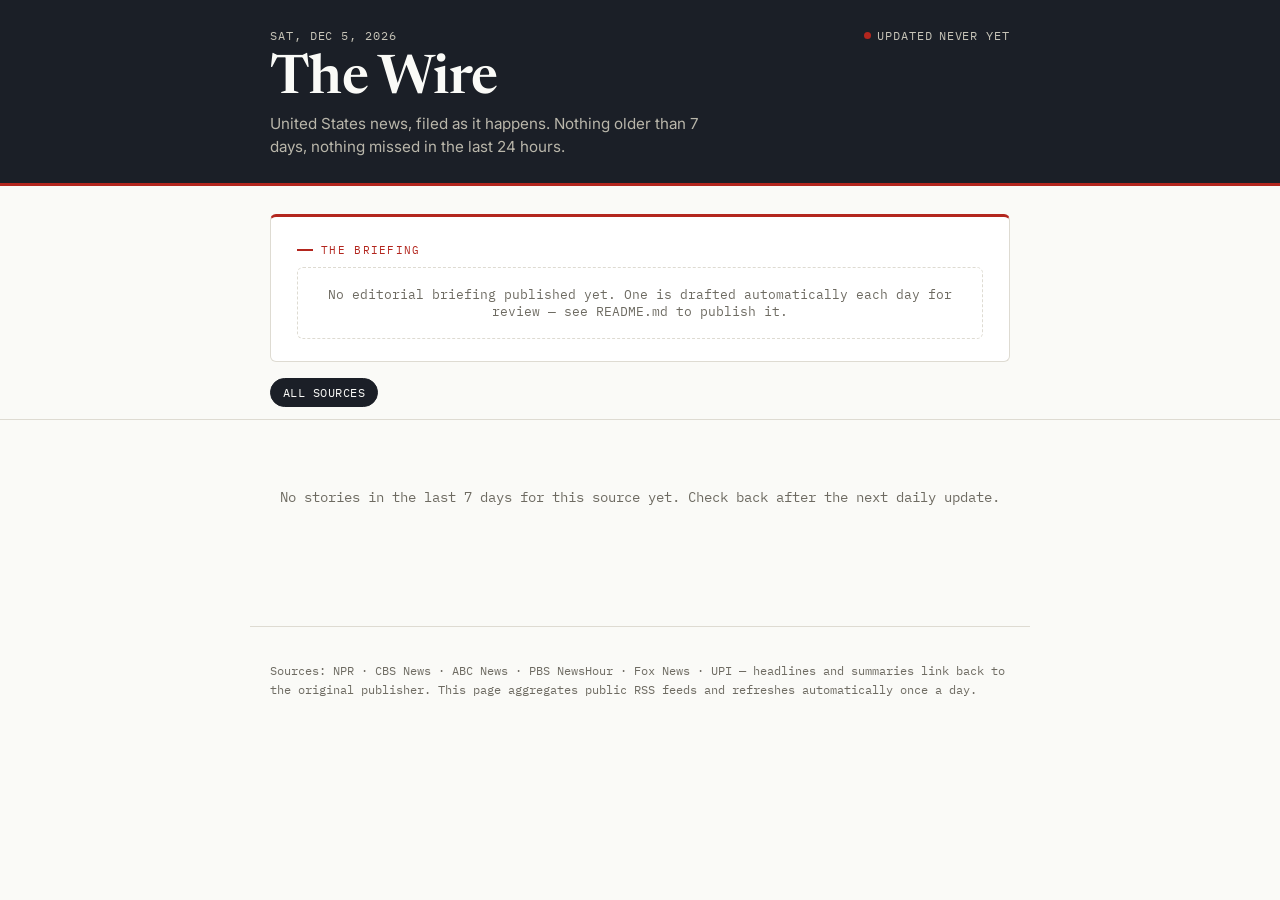
==== index.html @ 584b9bcb "Add files via upload initial site" ====
<!DOCTYPE html>
<html lang="en">
<head>
<meta charset="UTF-8">
<meta name="viewport" content="width=device-width, initial-scale=1.0">
<title>The Wire — U.S. News, Daily</title>
<meta name="description" content="A daily-updating digest of U.S. news pulled from NPR, CBS News, ABC News, PBS NewsHour, Fox News, and UPI.">
<link rel="preconnect" href="https://fonts.googleapis.com">
<link rel="preconnect" href="https://fonts.gstatic.com" crossorigin>
<link href="https://fonts.googleapis.com/css2?family=Newsreader:ital,opsz,wght@0,6..72,400;0,6..72,500;0,6..72,600;1,6..72,500&family=Inter:wght@400;500;600;700&family=IBM+Plex+Mono:wght@400;500&display=swap" rel="stylesheet">
<link rel="stylesheet" href="style.css">
</head>
<body>

<header class="masthead">
  <div class="masthead-inner">
    <div class="masthead-top">
      <span class="masthead-date" id="masthead-date">— — —</span>
      <span class="live-indicator"><span class="live-dot"></span>UPDATED <span id="last-updated">—</span></span>
    </div>
    <h1 class="masthead-title">The Wire</h1>
    <p class="masthead-tagline">United States news, filed as it happens. Nothing older than 7 days, nothing missed in the last 24 hours.</p>
  </div>
</header>

<section class="briefing-section" id="briefing-section" aria-label="Daily editorial briefing">
  <!-- injected by app.js: latest published briefing + archive of older ones -->
</section>

<nav class="filter-bar" aria-label="Filter by source">
  <div class="filter-bar-inner" id="filter-bar">
    <button class="filter-chip is-active" data-source="all">All Sources</button>
    <!-- source chips injected by app.js -->
  </div>
</nav>

<main class="feed" id="feed">
  <div class="state-message" id="state-message">Loading the wire…</div>
</main>

<footer class="site-footer">
  <p>Sources: NPR · CBS News · ABC News · PBS NewsHour · Fox News · UPI — headlines and summaries link back to the original publisher. This page aggregates public RSS feeds and refreshes automatically once a day.</p>
</footer>

<script src="app.js"></script>
</body>
</html>
---- style.css ----
/* ---------------------------------------------------------------------
   Design tokens
   Ink        #1B1F27  — masthead / primary text
   Paper      #FAFAF7  — page background
   Rule       #DEDBD2  — hairline dividers
   Wire Red   #B3261E  — live indicator, sparing accent only
   Deep Navy  #2B4570  — source pill default
   Muted      #6E6B62  — meta / secondary text
------------------------------------------------------------------------ */

:root {
  --ink: #1B1F27;
  --paper: #FAFAF7;
  --paper-raised: #FFFFFF;
  --rule: #DEDBD2;
  --wire-red: #B3261E;
  --navy: #2B4570;
  --muted: #6E6B62;

  --font-display: "Newsreader", Georgia, serif;
  --font-body: "Inter", -apple-system, BlinkMacSystemFont, sans-serif;
  --font-mono: "IBM Plex Mono", "SFMono-Regular", Consolas, monospace;
}

* { box-sizing: border-box; }

html { scroll-behavior: smooth; }

body {
  margin: 0;
  background: var(--paper);
  color: var(--ink);
  font-family: var(--font-body);
  -webkit-font-smoothing: antialiased;
}

a { color: inherit; }

/* ---------------- Masthead ---------------- */

.masthead {
  background: var(--ink);
  color: var(--paper);
  border-bottom: 3px solid var(--wire-red);
}

.masthead-inner {
  max-width: 780px;
  margin: 0 auto;
  padding: 28px 20px 24px;
}

.masthead-top {
  display: flex;
  justify-content: space-between;
  align-items: center;
  font-family: var(--font-mono);
  font-size: 0.72rem;
  letter-spacing: 0.08em;
  text-transform: uppercase;
  color: #C7C4B8;
  flex-wrap: wrap;
  gap: 8px;
}

.live-indicator {
  display: inline-flex;
  align-items: center;
  gap: 6px;
}

.live-dot {
  width: 7px;
  height: 7px;
  border-radius: 50%;
  background: var(--wire-red);
  box-shadow: 0 0 0 0 rgba(179, 38, 30, 0.6);
  animation: pulse 2.2s infinite;
}

@keyframes pulse {
  0%   { box-shadow: 0 0 0 0 rgba(179, 38, 30, 0.55); }
  70%  { box-shadow: 0 0 0 6px rgba(179, 38, 30, 0); }
  100% { box-shadow: 0 0 0 0 rgba(179, 38, 30, 0); }
}

.masthead-title {
  font-family: var(--font-display);
  font-weight: 600;
  font-size: clamp(2.4rem, 6vw, 3.4rem);
  letter-spacing: -0.01em;
  margin: 10px 0 6px;
}

.masthead-tagline {
  font-size: 0.95rem;
  color: #B9B6AA;
  max-width: 46ch;
  margin: 0;
  line-height: 1.5;
}

/* ---------------- Briefing (original editorial content) ---------------- */

.briefing-section {
  max-width: 780px;
  margin: 0 auto;
  padding: 28px 20px 4px;
}

.briefing-card {
  background: var(--paper-raised);
  border: 1px solid var(--rule);
  border-top: 3px solid var(--wire-red);
  border-radius: 6px;
  padding: 26px 26px 22px;
}

.briefing-eyebrow {
  display: flex;
  align-items: center;
  gap: 8px;
  font-family: var(--font-mono);
  font-size: 0.68rem;
  letter-spacing: 0.12em;
  text-transform: uppercase;
  color: var(--wire-red);
  margin-bottom: 10px;
}

.briefing-eyebrow::before {
  content: "";
  width: 16px;
  height: 2px;
  background: var(--wire-red);
}

.briefing-title {
  font-family: var(--font-display);
  font-style: italic;
  font-weight: 500;
  font-size: 1.5rem;
  line-height: 1.3;
  margin: 0 0 6px;
}

.briefing-date {
  font-family: var(--font-mono);
  font-size: 0.72rem;
  color: var(--muted);
  margin: 0 0 16px;
}

.briefing-body p {
  font-family: var(--font-display);
  font-size: 1.02rem;
  line-height: 1.68;
  color: #2A2A24;
  margin: 0 0 14px;
}

.briefing-empty {
  font-family: var(--font-mono);
  font-size: 0.82rem;
  color: var(--muted);
  border: 1px dashed var(--rule);
  border-radius: 6px;
  padding: 18px;
  text-align: center;
}

.briefing-archive {
  margin-top: 16px;
}

.briefing-archive summary {
  cursor: pointer;
  font-family: var(--font-mono);
  font-size: 0.72rem;
  letter-spacing: 0.06em;
  text-transform: uppercase;
  color: var(--muted);
  padding: 4px 0;
}

.briefing-archive-item {
  padding: 14px 0;
  border-top: 1px solid var(--rule);
}

.briefing-archive-item .briefing-title {
  font-size: 1.05rem;
}

/* ---------------- Filter bar ---------------- */

.filter-bar {
  position: sticky;
  top: 0;
  z-index: 10;
  background: var(--paper);
  border-bottom: 1px solid var(--rule);
}

.filter-bar-inner {
  max-width: 780px;
  margin: 0 auto;
  padding: 12px 20px;
  display: flex;
  gap: 8px;
  overflow-x: auto;
  scrollbar-width: none;
}
.filter-bar-inner::-webkit-scrollbar { display: none; }

.filter-chip {
  flex: 0 0 auto;
  font-family: var(--font-mono);
  font-size: 0.72rem;
  letter-spacing: 0.04em;
  text-transform: uppercase;
  background: transparent;
  border: 1px solid var(--rule);
  color: var(--muted);
  padding: 6px 12px;
  border-radius: 999px;
  cursor: pointer;
  transition: background 0.15s ease, color 0.15s ease, border-color 0.15s ease;
}

.filter-chip:hover {
  border-color: var(--ink);
  color: var(--ink);
}

.filter-chip.is-active {
  background: var(--ink);
  border-color: var(--ink);
  color: var(--paper);
}

/* ---------------- Feed ---------------- */

.feed {
  max-width: 780px;
  margin: 0 auto;
  padding: 8px 20px 60px;
}

.state-message {
  padding: 60px 0;
  text-align: center;
  color: var(--muted);
  font-family: var(--font-mono);
  font-size: 0.85rem;
}

.day-group {
  margin-top: 34px;
}

.day-dateline {
  display: flex;
  align-items: center;
  gap: 12px;
  font-family: var(--font-mono);
  font-size: 0.72rem;
  letter-spacing: 0.14em;
  text-transform: uppercase;
  color: var(--muted);
  margin-bottom: 14px;
}

.day-dateline::before,
.day-dateline::after {
  content: "";
  flex: 1;
  height: 1px;
  background: var(--rule);
}

.day-dateline .badge-new {
  color: var(--wire-red);
  border: 1px solid var(--wire-red);
  padding: 1px 6px;
  border-radius: 999px;
  font-size: 0.65rem;
}

.article-card {
  display: block;
  text-decoration: none;
  color: var(--ink);
  background: var(--paper-raised);
  border: 1px solid var(--rule);
  border-left: 4px solid var(--source-color, var(--navy));
  border-radius: 6px;
  padding: 16px 18px;
  margin-bottom: 12px;
  transition: transform 0.15s ease, box-shadow 0.15s ease, border-color 0.15s ease;
  animation: rise 0.35s ease both;
}

.article-card:hover {
  transform: translateY(-2px);
  box-shadow: 0 6px 18px rgba(27, 31, 39, 0.08);
}

.article-card:focus-visible {
  outline: 2px solid var(--wire-red);
  outline-offset: 2px;
}

@keyframes rise {
  from { opacity: 0; transform: translateY(6px); }
  to   { opacity: 1; transform: translateY(0); }
}

.article-meta {
  display: flex;
  align-items: center;
  gap: 10px;
  font-family: var(--font-mono);
  font-size: 0.68rem;
  letter-spacing: 0.05em;
  text-transform: uppercase;
  color: var(--muted);
  margin-bottom: 8px;
}

.source-pill {
  color: var(--source-color, var(--navy));
  font-weight: 500;
}

.article-title {
  font-family: var(--font-display);
  font-weight: 500;
  font-size: 1.18rem;
  line-height: 1.32;
  margin: 0 0 6px;
}

.article-summary {
  font-size: 0.92rem;
  line-height: 1.55;
  color: #3A3A34;
  margin: 0;
}

/* ---------------- Footer ---------------- */

.site-footer {
  max-width: 780px;
  margin: 0 auto;
  padding: 24px 20px 60px;
  border-top: 1px solid var(--rule);
  font-family: var(--font-mono);
  font-size: 0.72rem;
  color: var(--muted);
  line-height: 1.6;
}

@media (prefers-reduced-motion: reduce) {
  .article-card, .live-dot { animation: none; }
  html { scroll-behavior: auto; }
}

@media (max-width: 480px) {
  .masthead-title { font-size: 2rem; }
  .article-title { font-size: 1.05rem; }
}
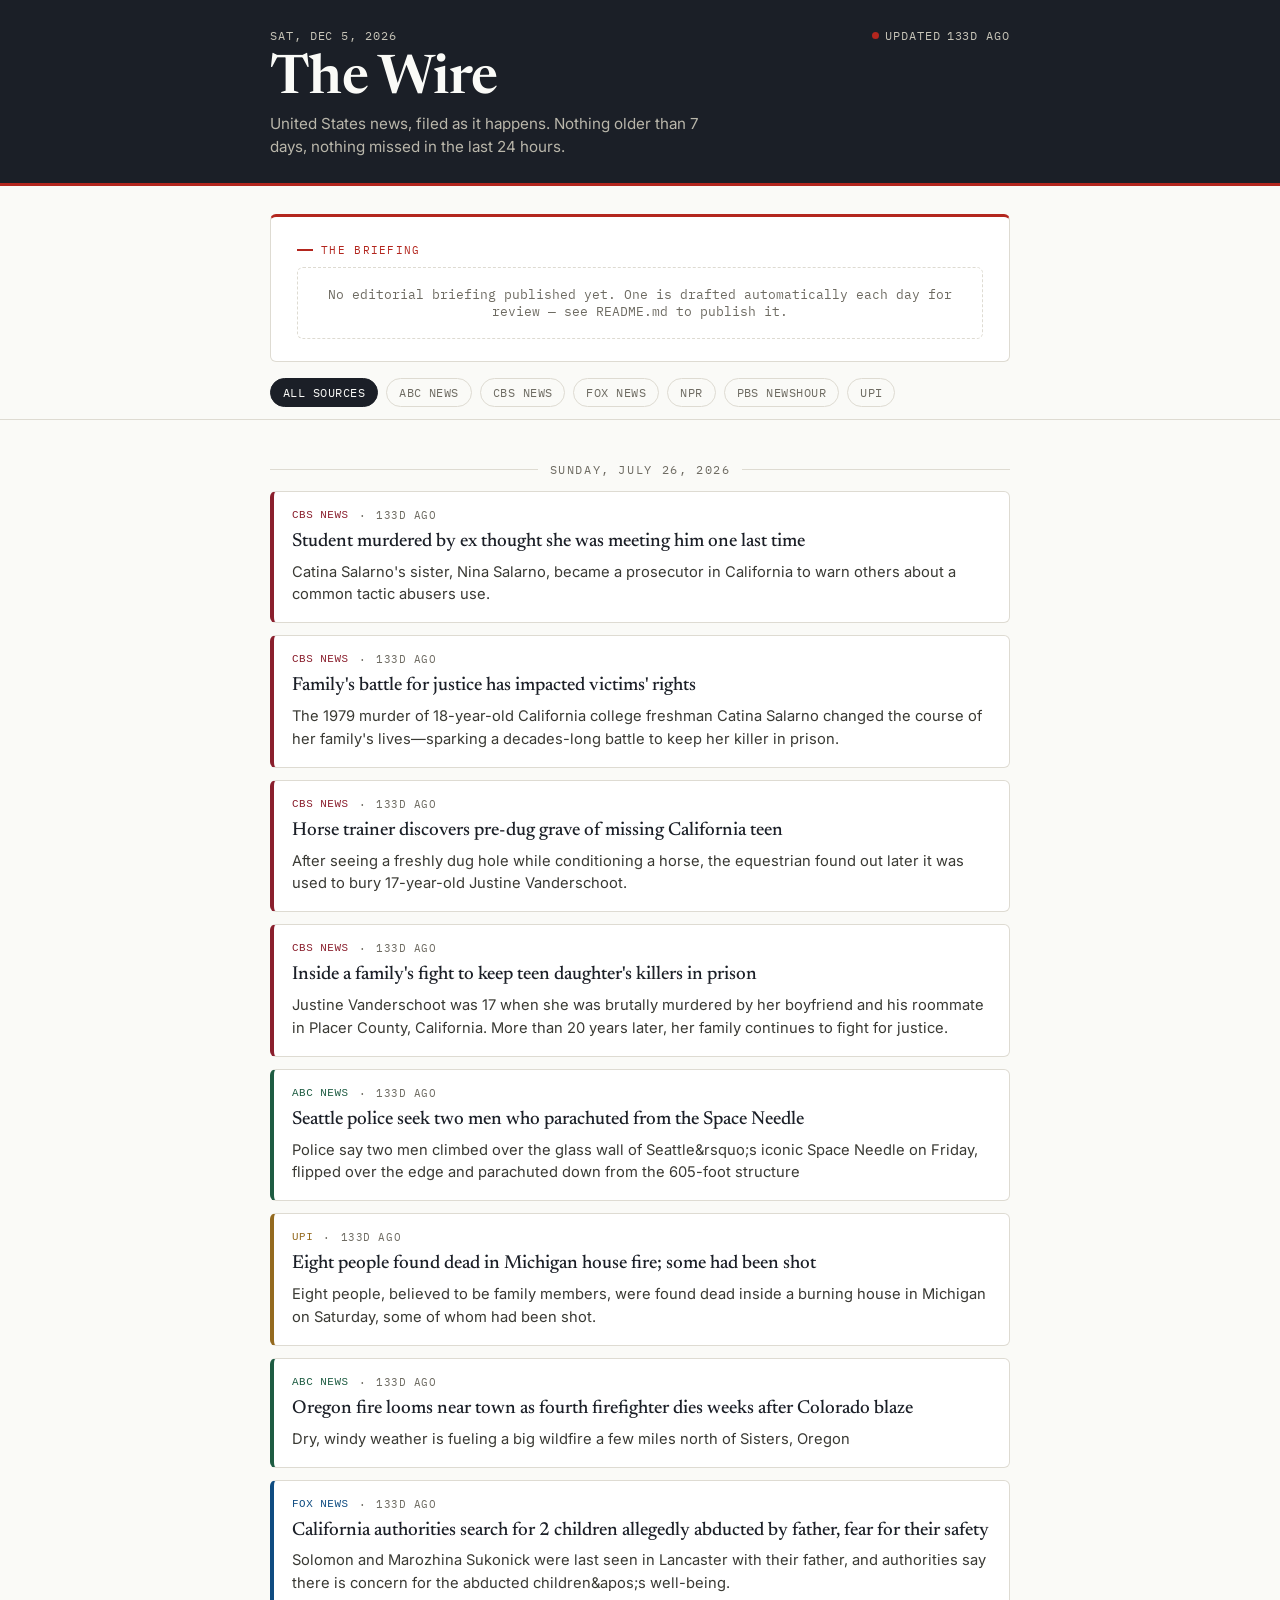
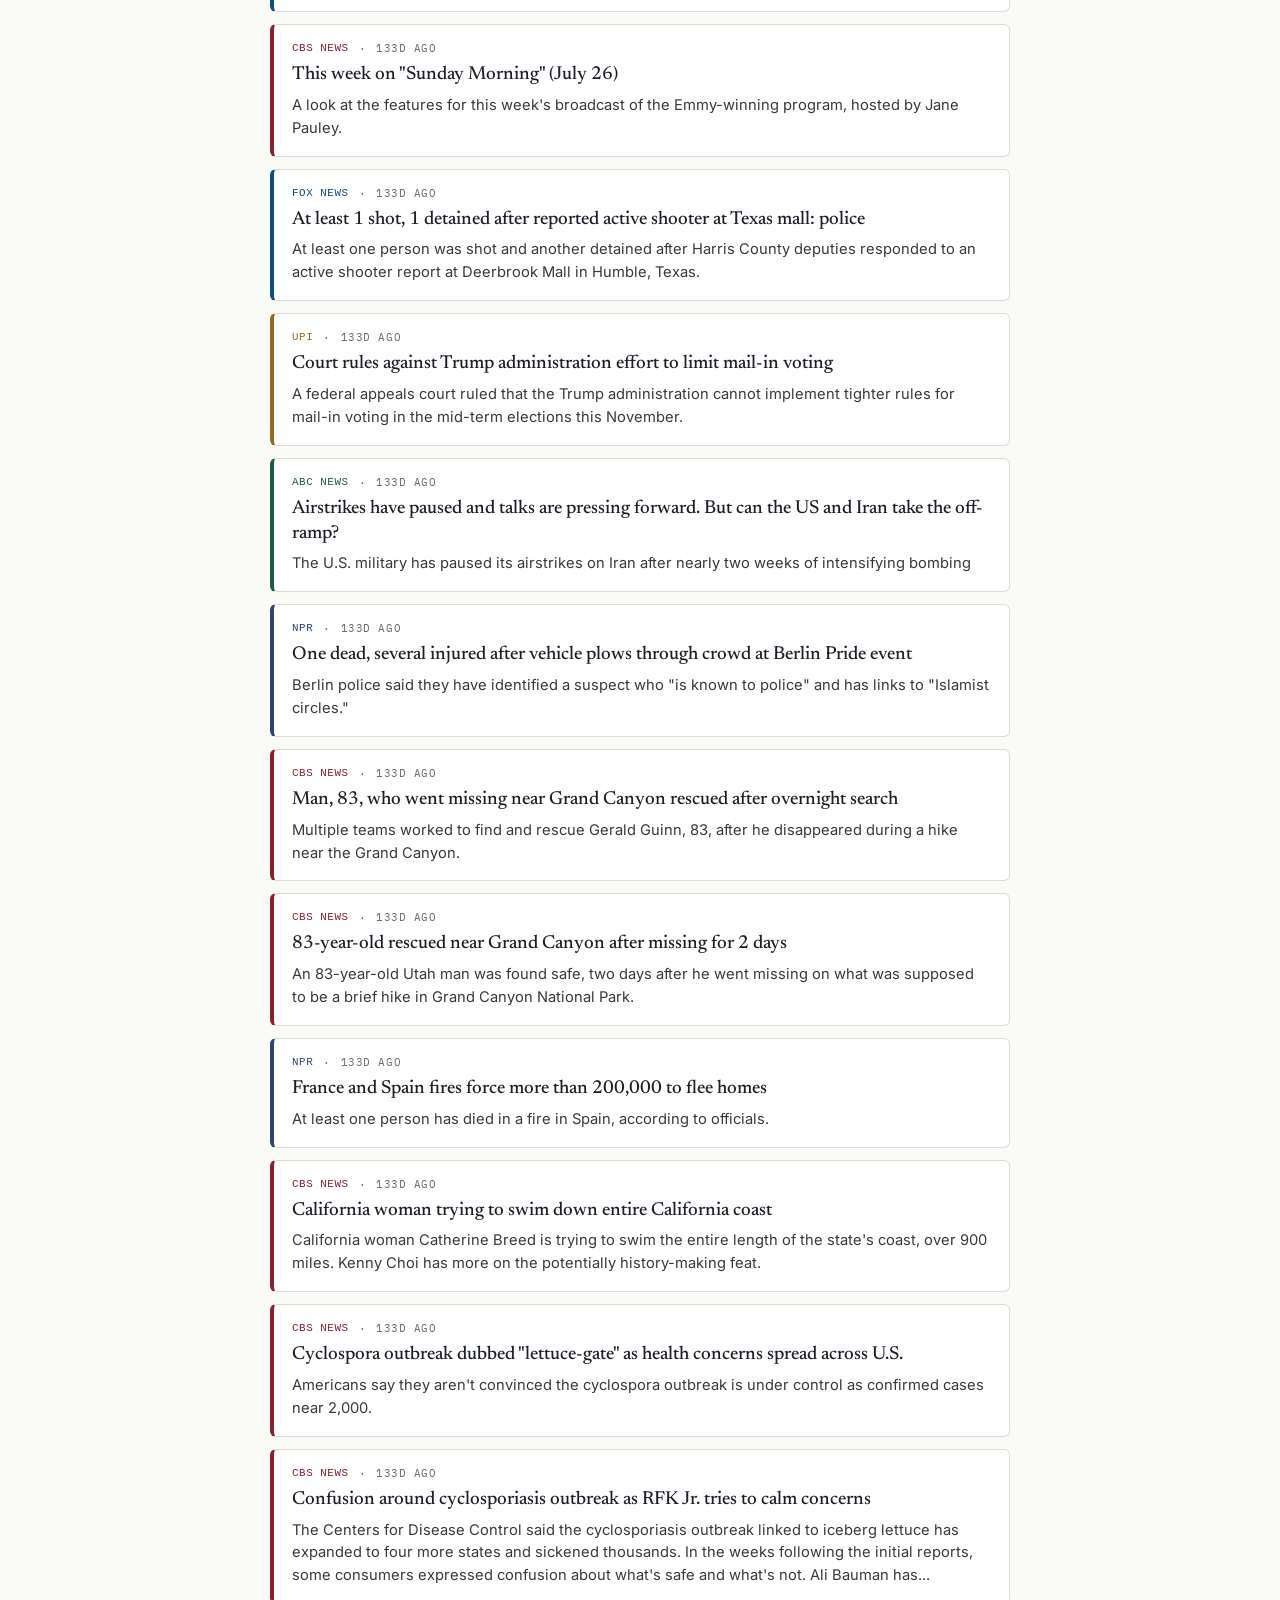
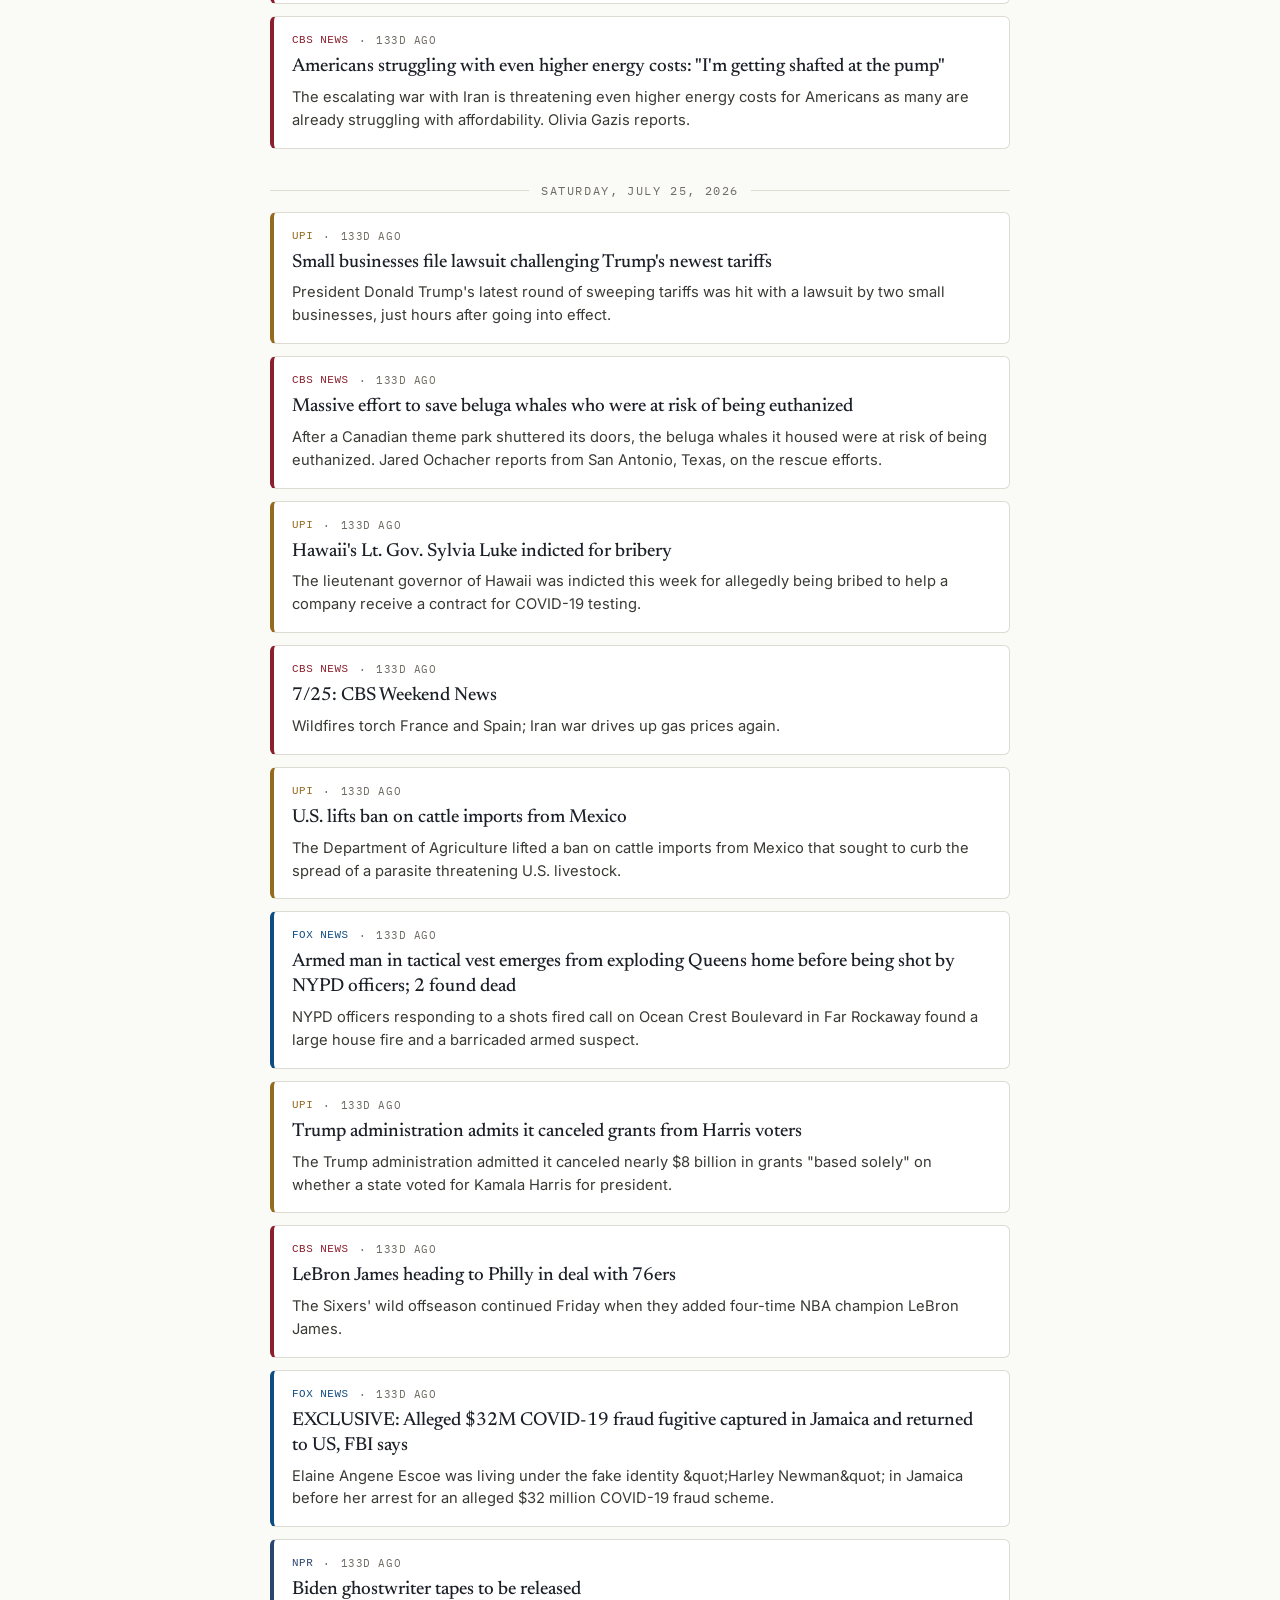
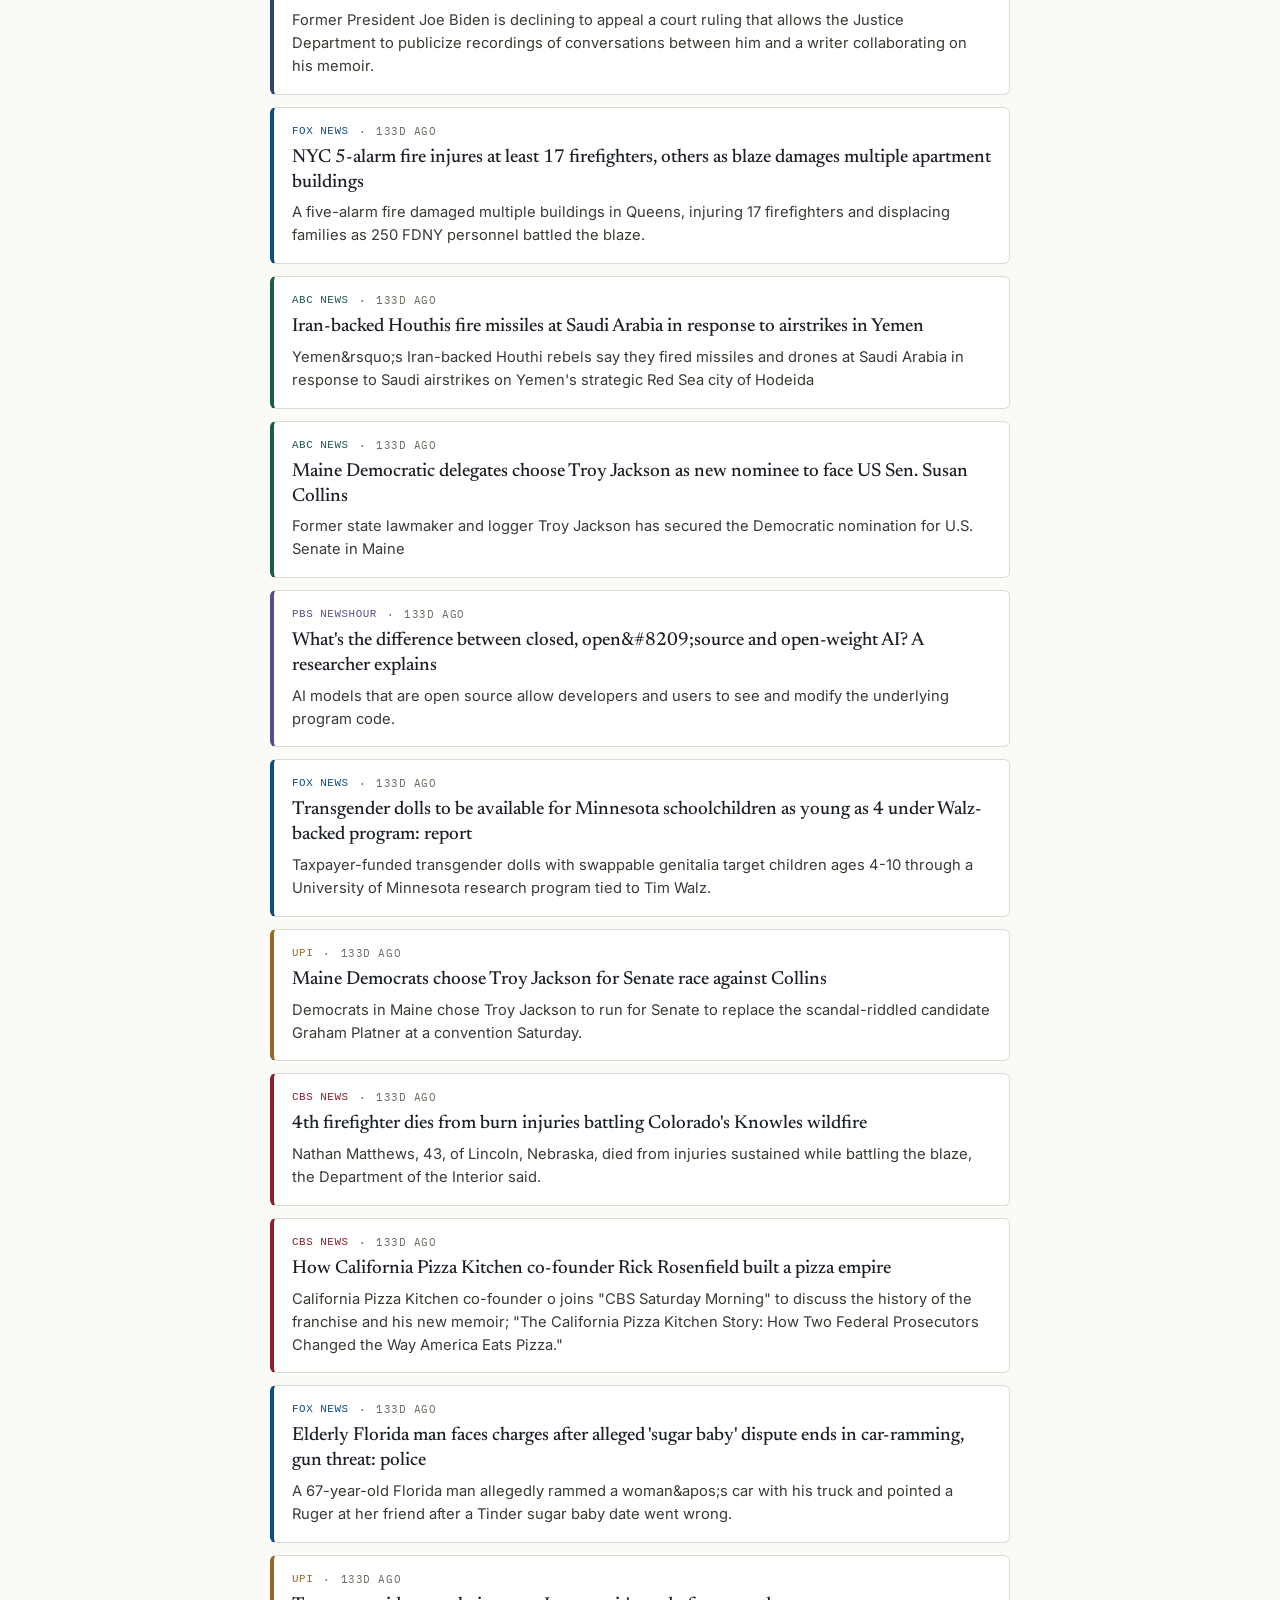
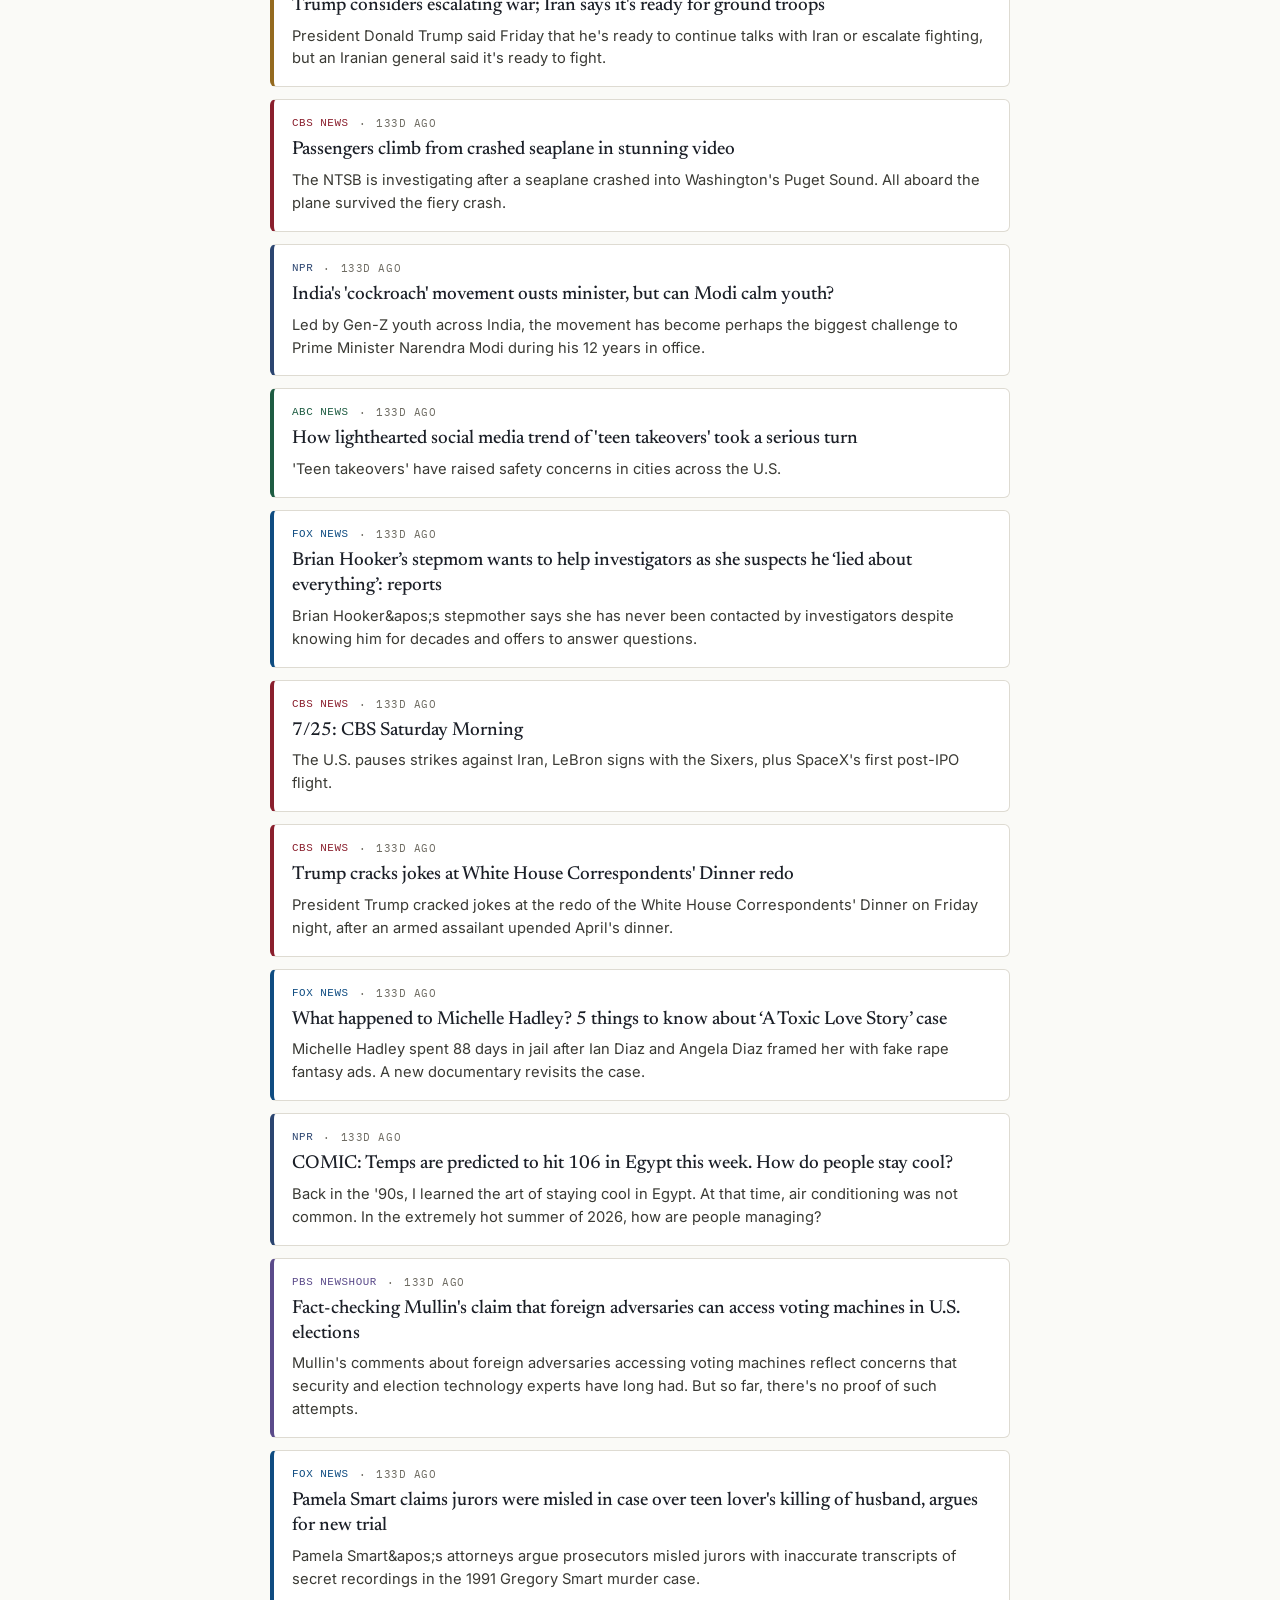
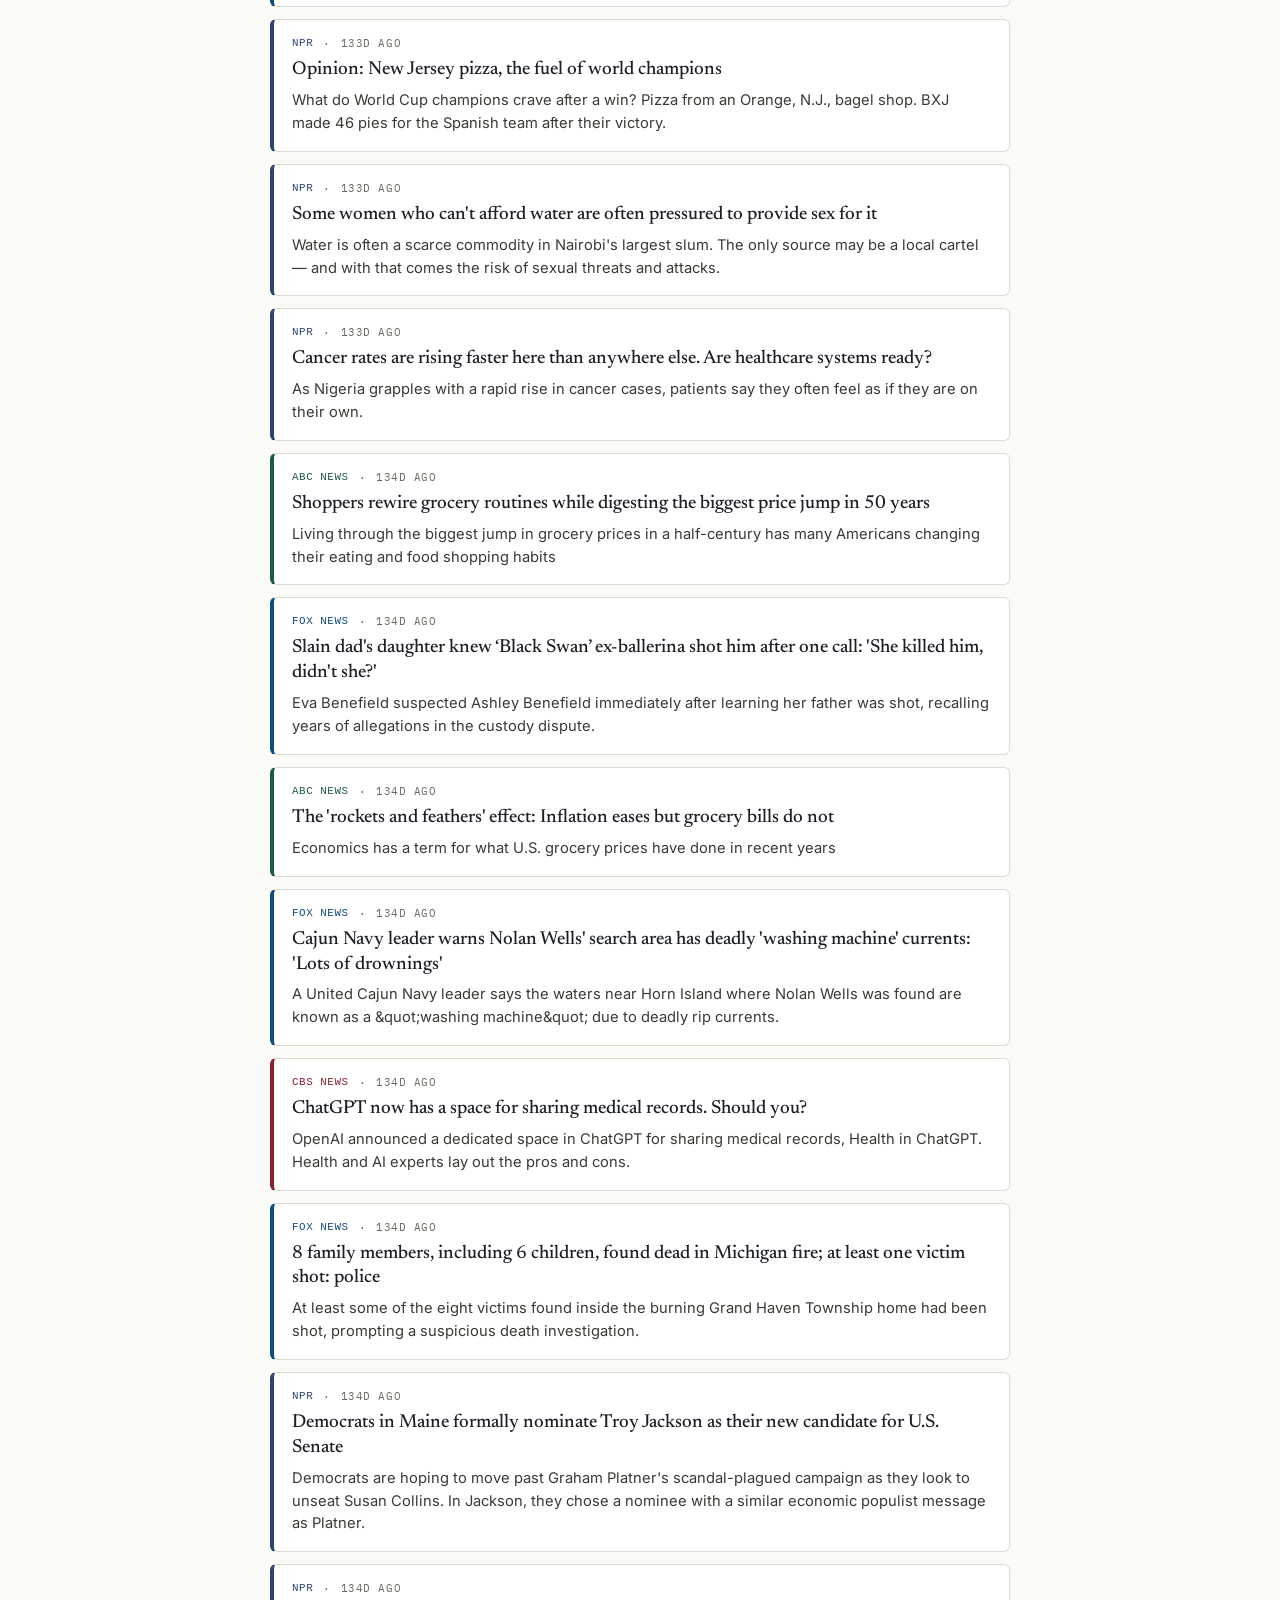
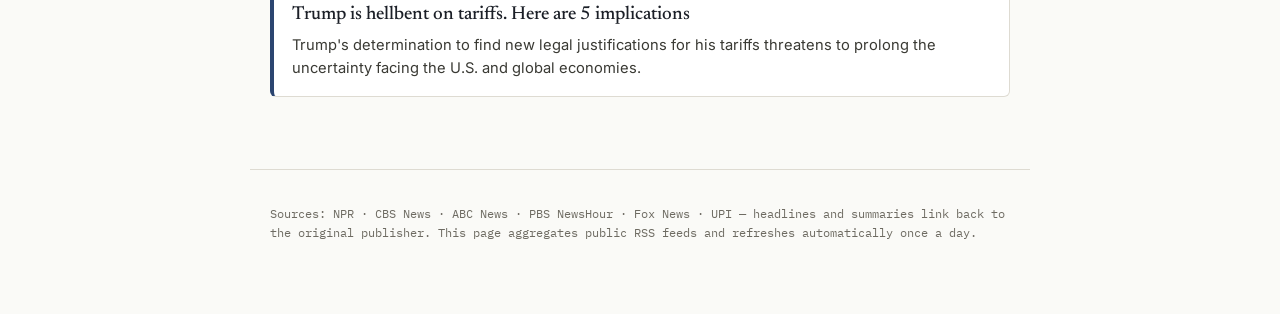
==== commit 40d1878c: "Add Google site verification and description meta tags" ====
--- a/index.html
+++ b/index.html
@@ -4,6 +4,7 @@
 <meta charset="UTF-8">
 <meta name="viewport" content="width=device-width, initial-scale=1.0">
 <title>The Wire — U.S. News, Daily</title>
+     <meta name="google-site-verification" content="3B_KaZRvoEGPvsJy--4ATKQhx5LcJlM_d0ggzT_CRq4" />
 <meta name="description" content="A daily-updating digest of U.S. news pulled from NPR, CBS News, ABC News, PBS NewsHour, Fox News, and UPI.">
 <link rel="preconnect" href="https://fonts.googleapis.com">
 <link rel="preconnect" href="https://fonts.gstatic.com" crossorigin>
--- a/style.css
+++ b/style.css
@@ -316,6 +316,16 @@
   to   { opacity: 1; transform: translateY(0); }
 }
 
+.article-thumb {
+  display: block;
+  width: 100%;
+  height: 190px;
+  object-fit: cover;
+  border-radius: 4px;
+  margin-bottom: 12px;
+  background: var(--rule);
+}
+
 .article-meta {
   display: flex;
   align-items: center;
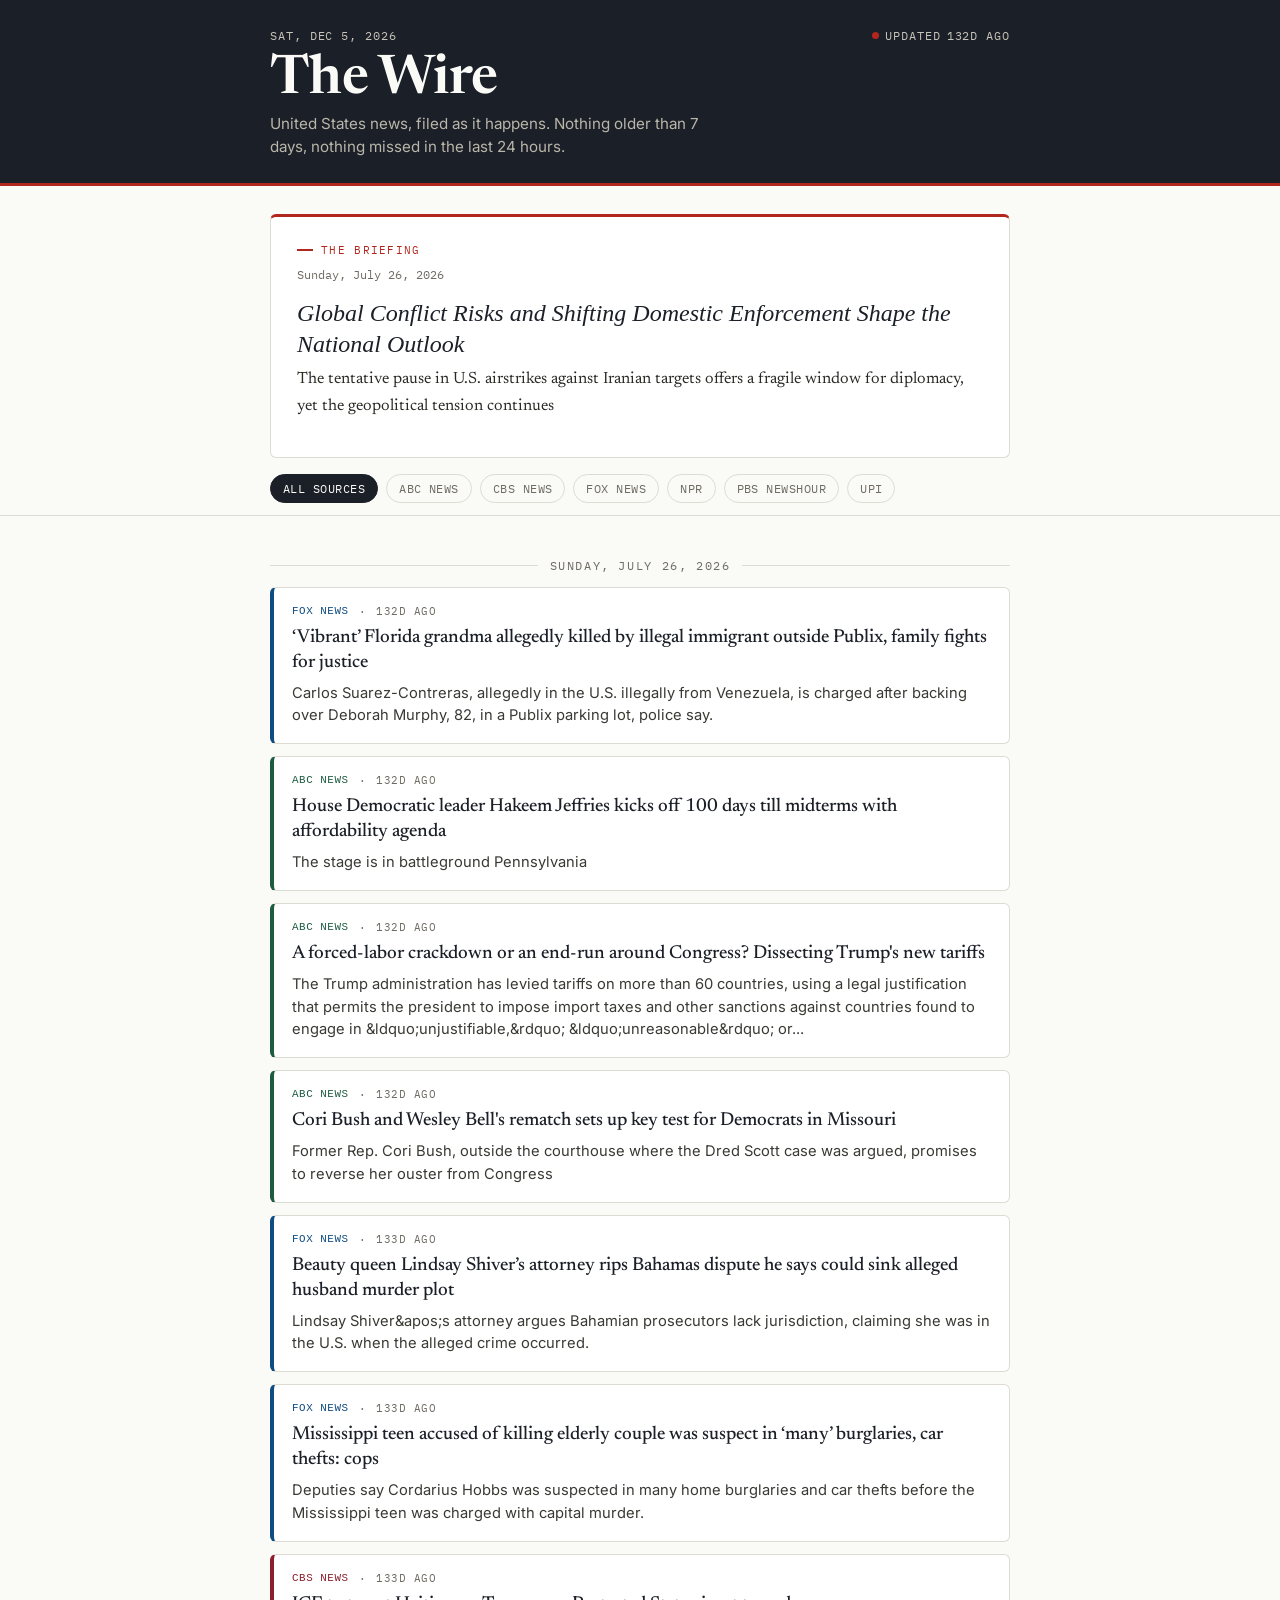
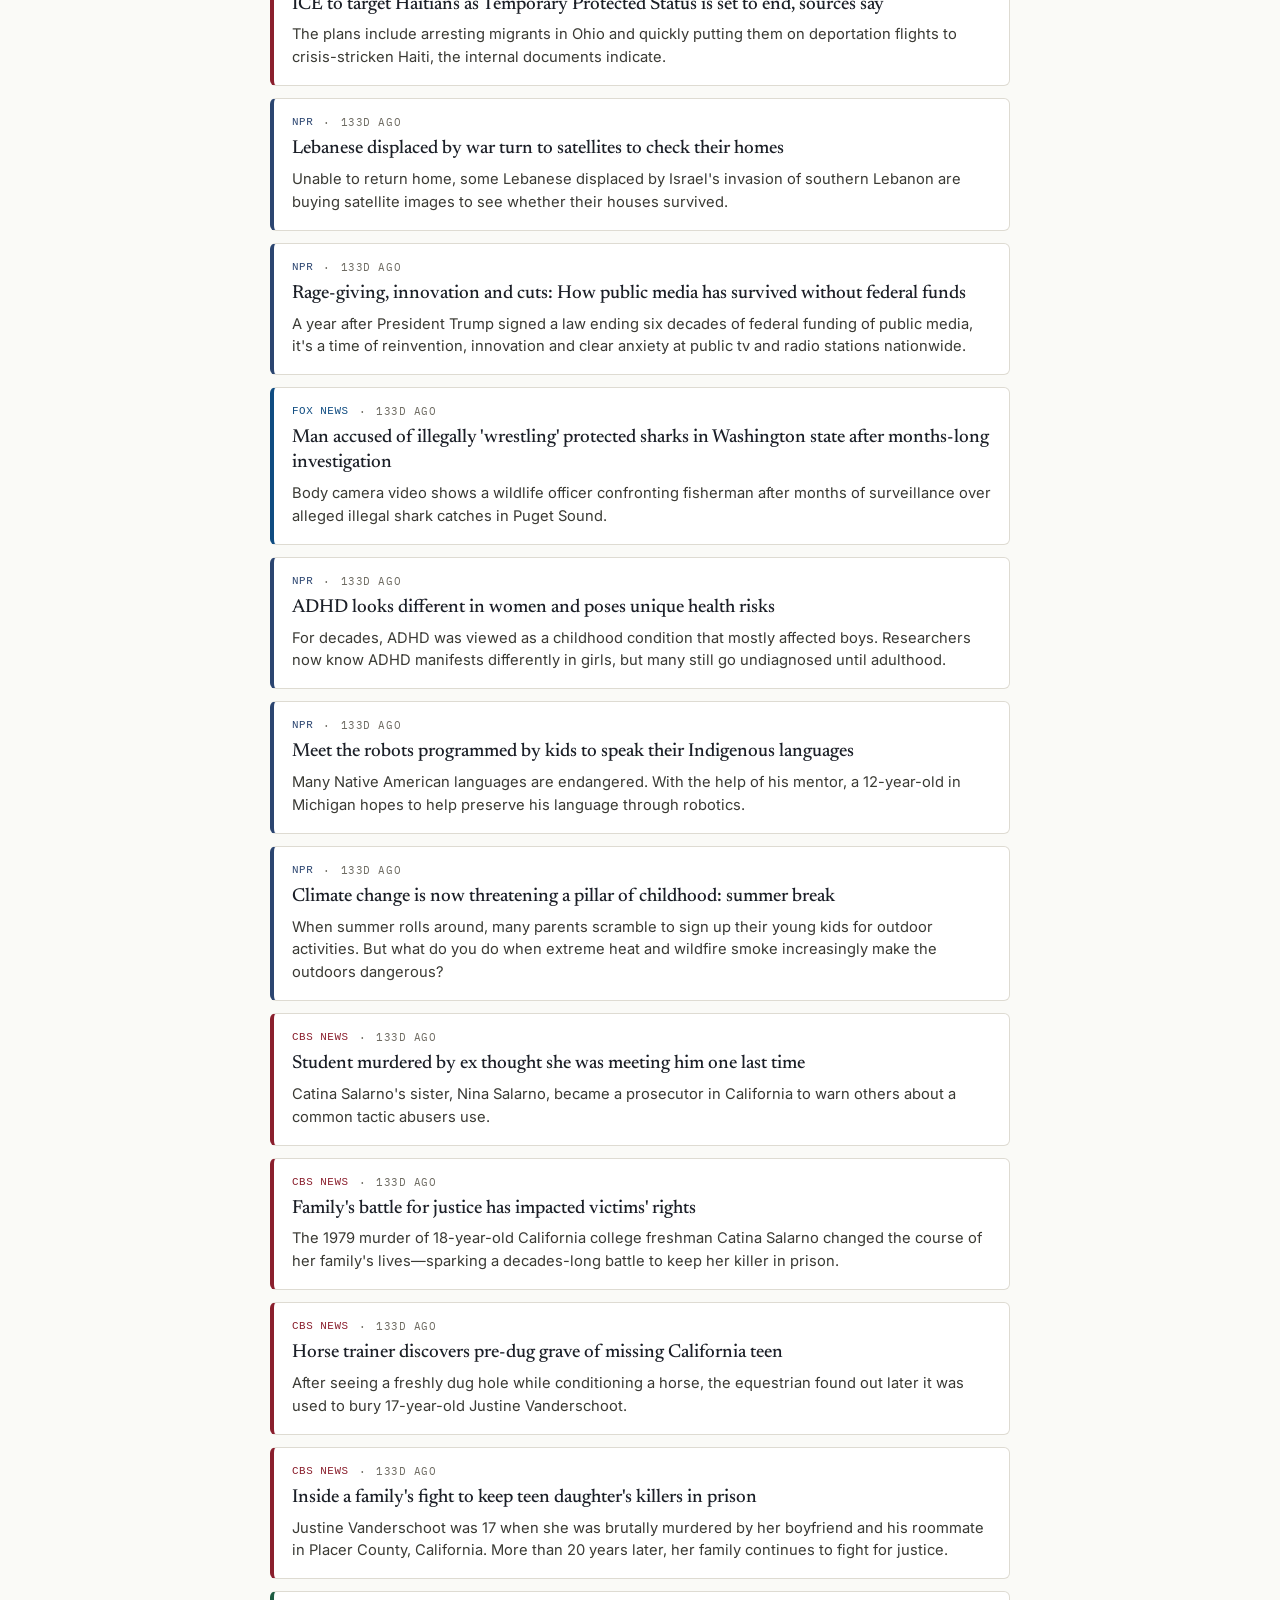
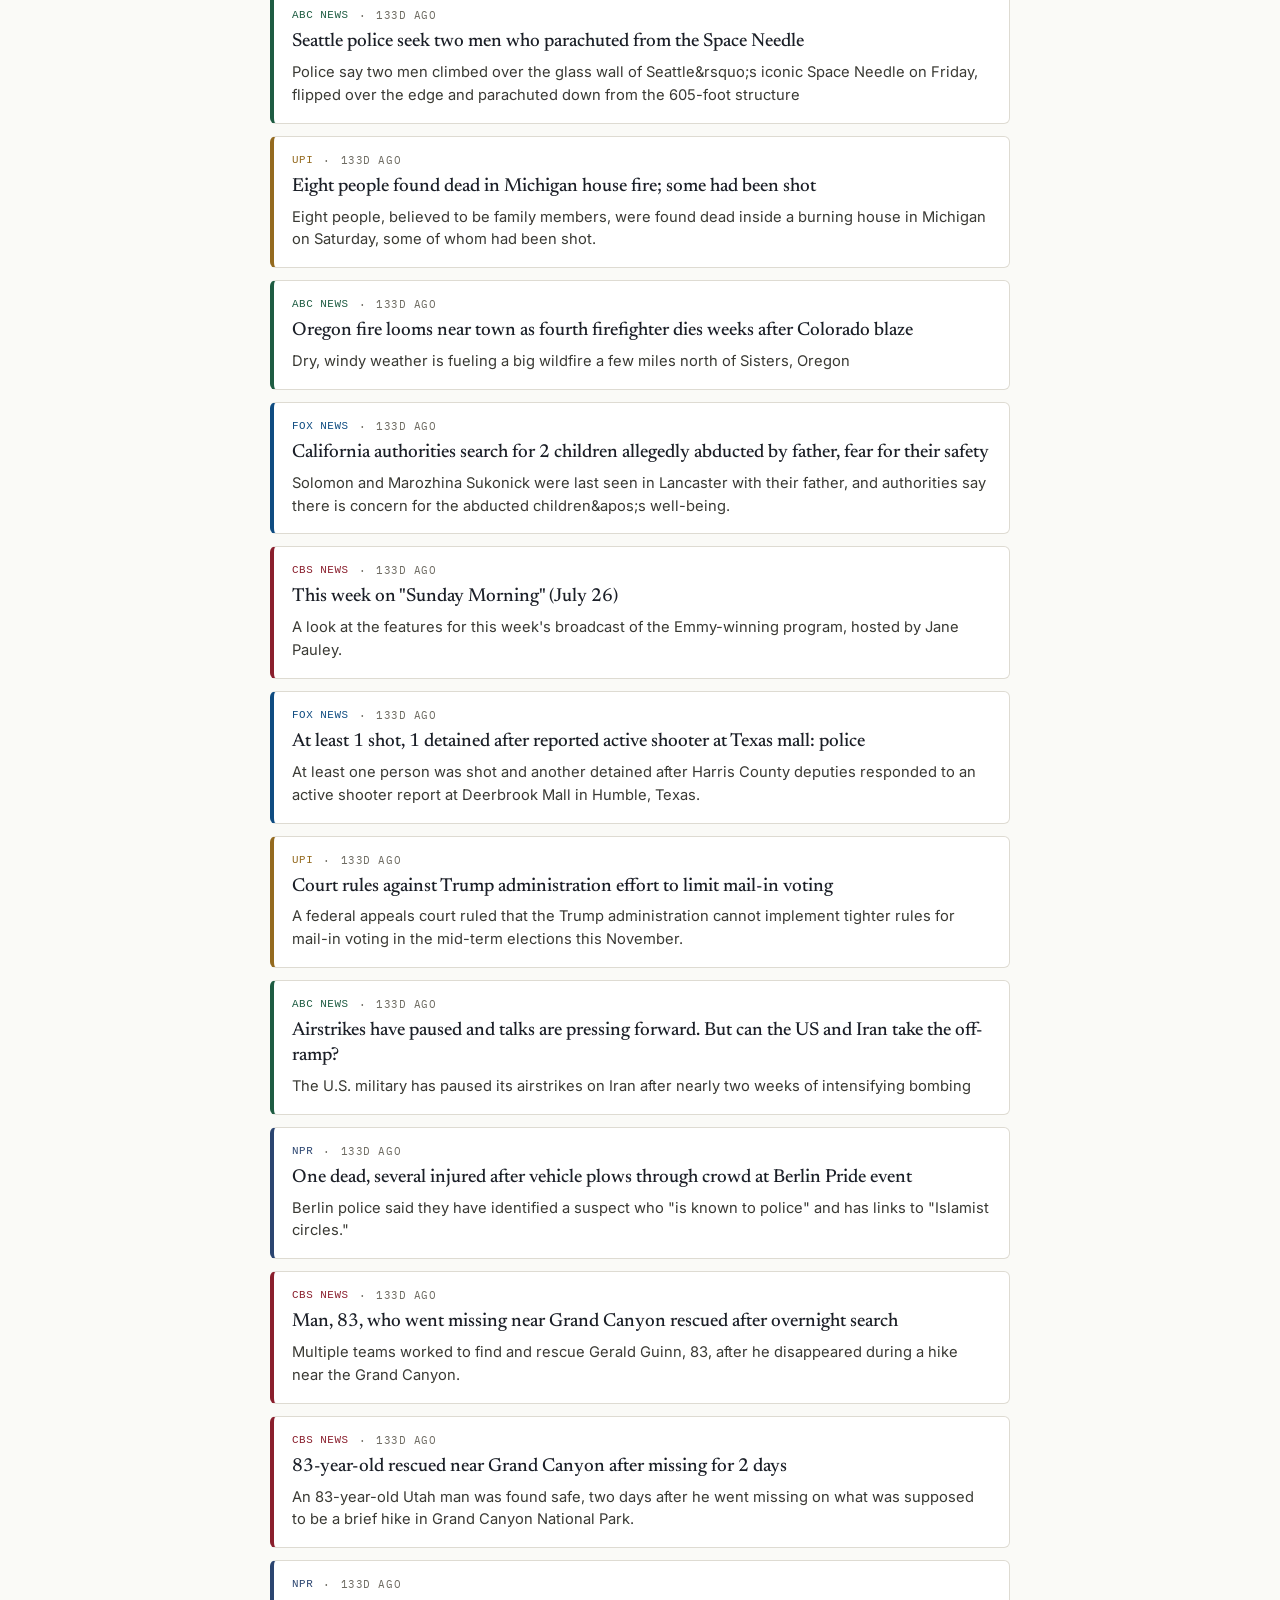
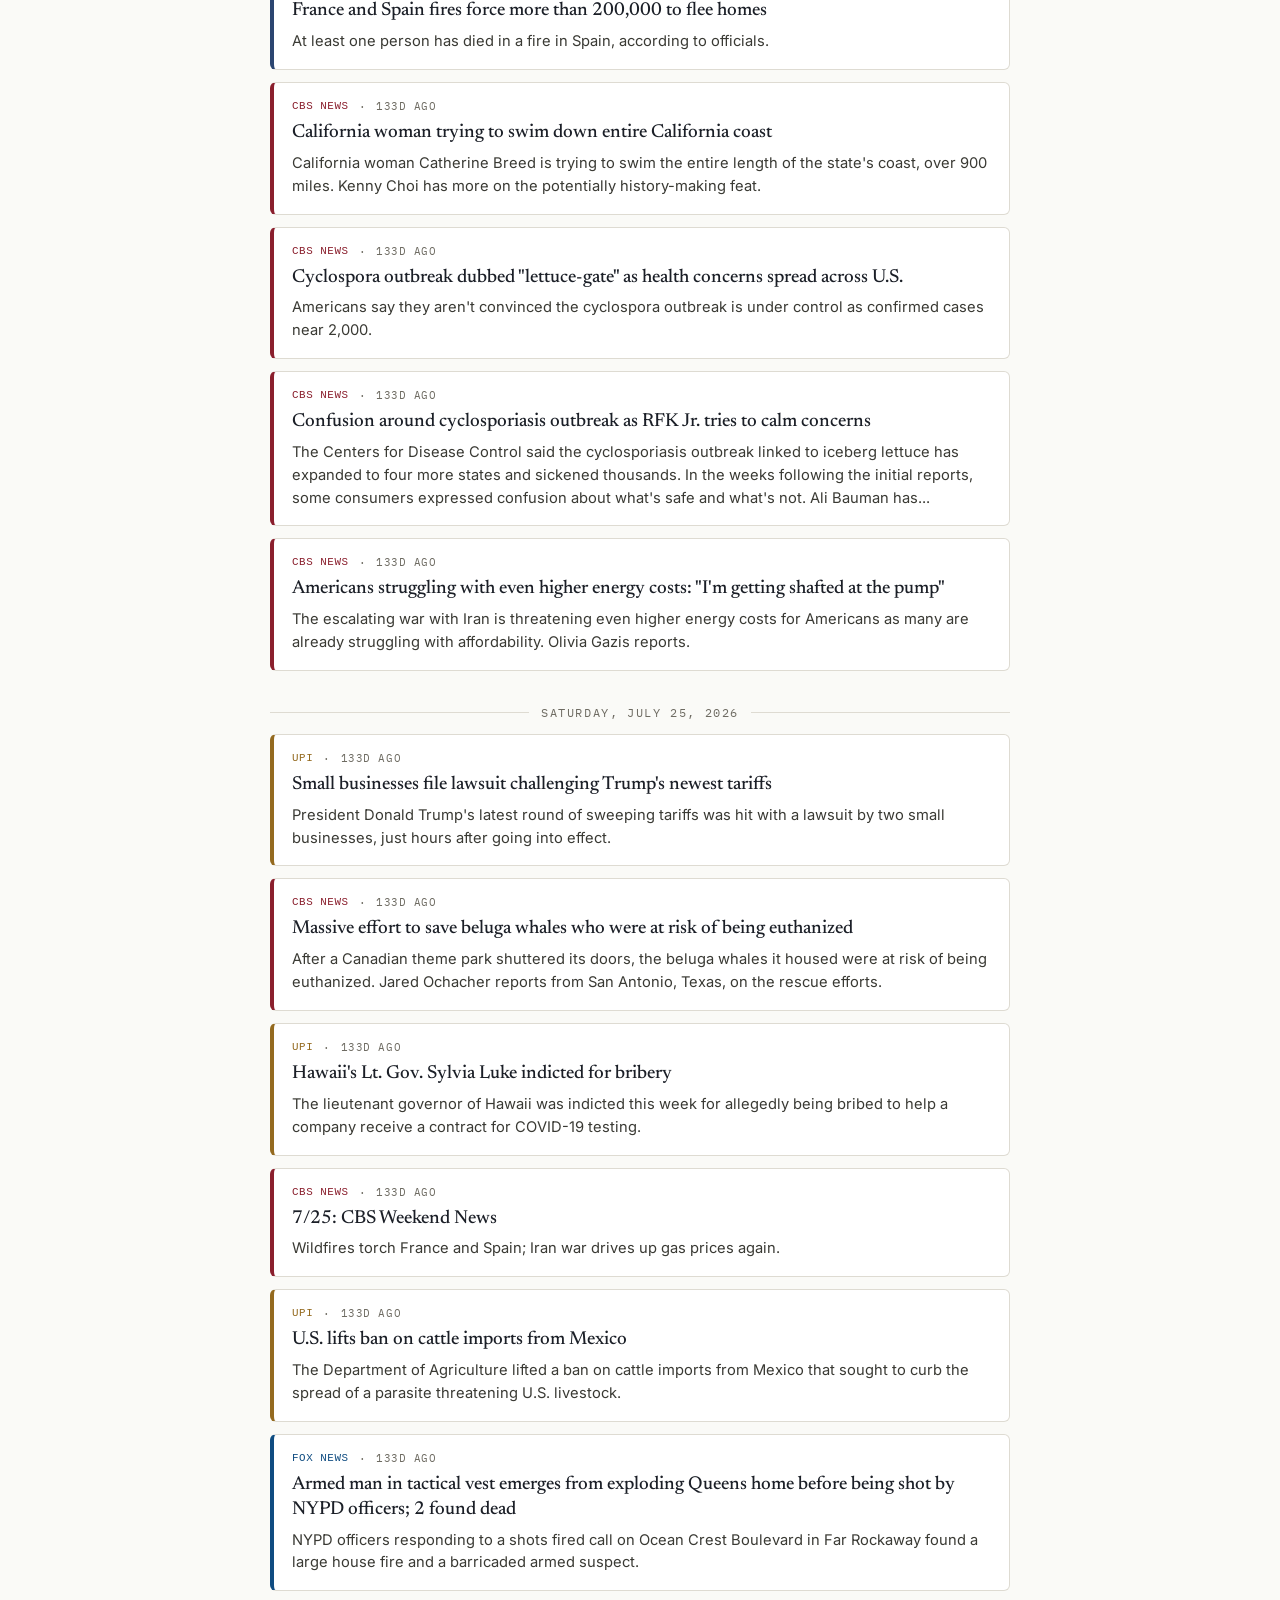
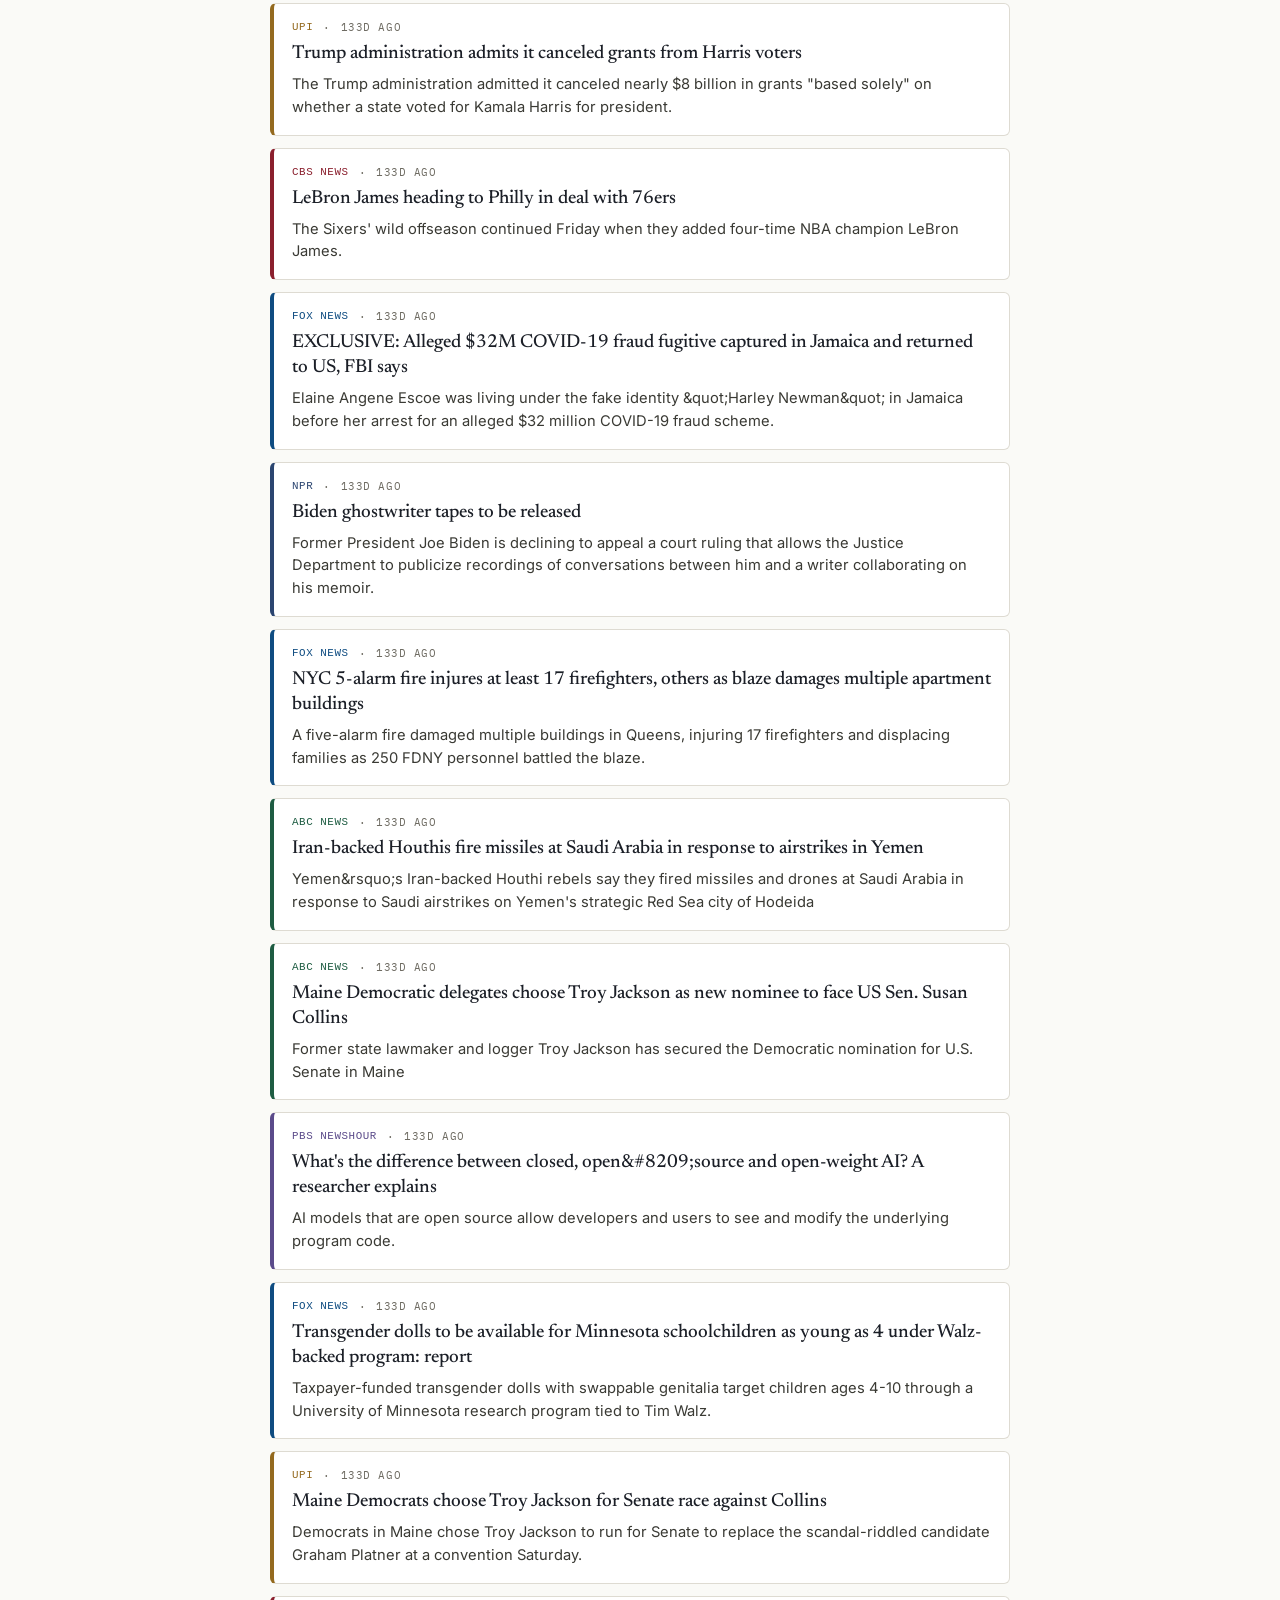
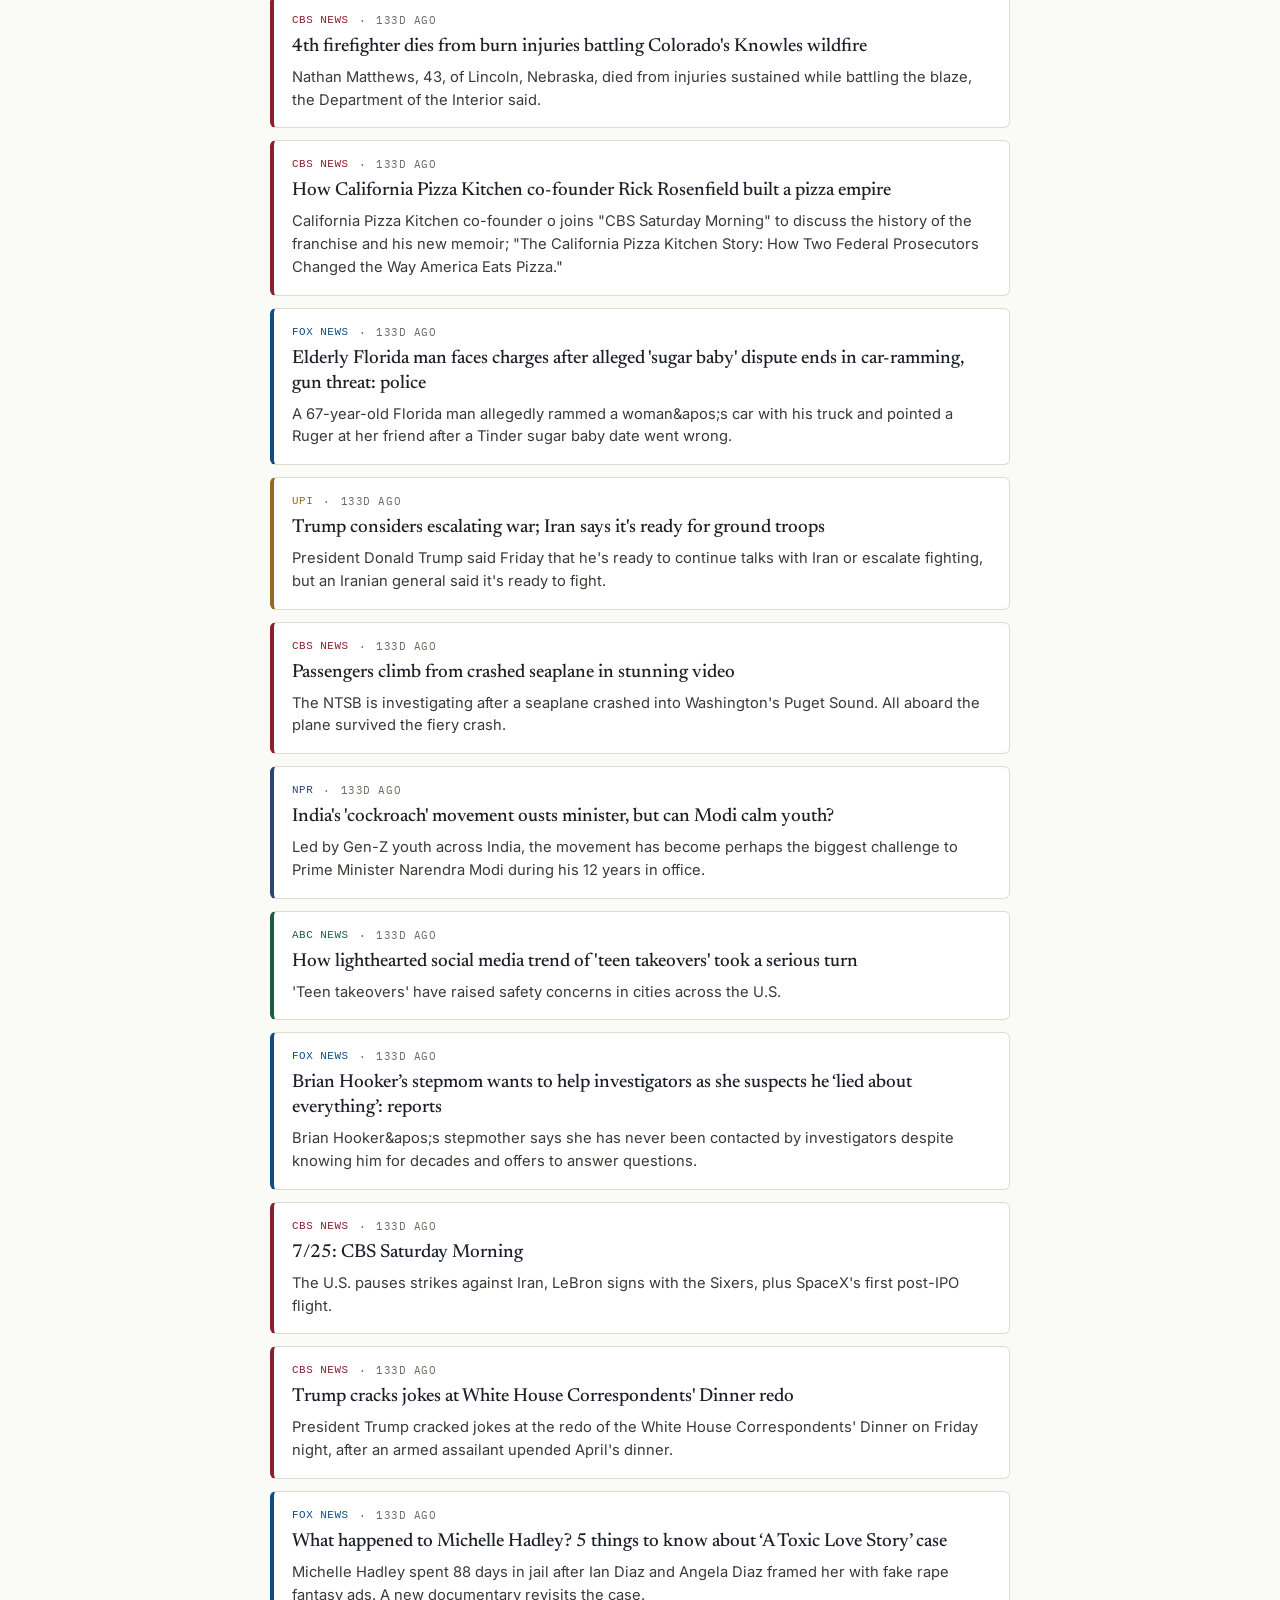
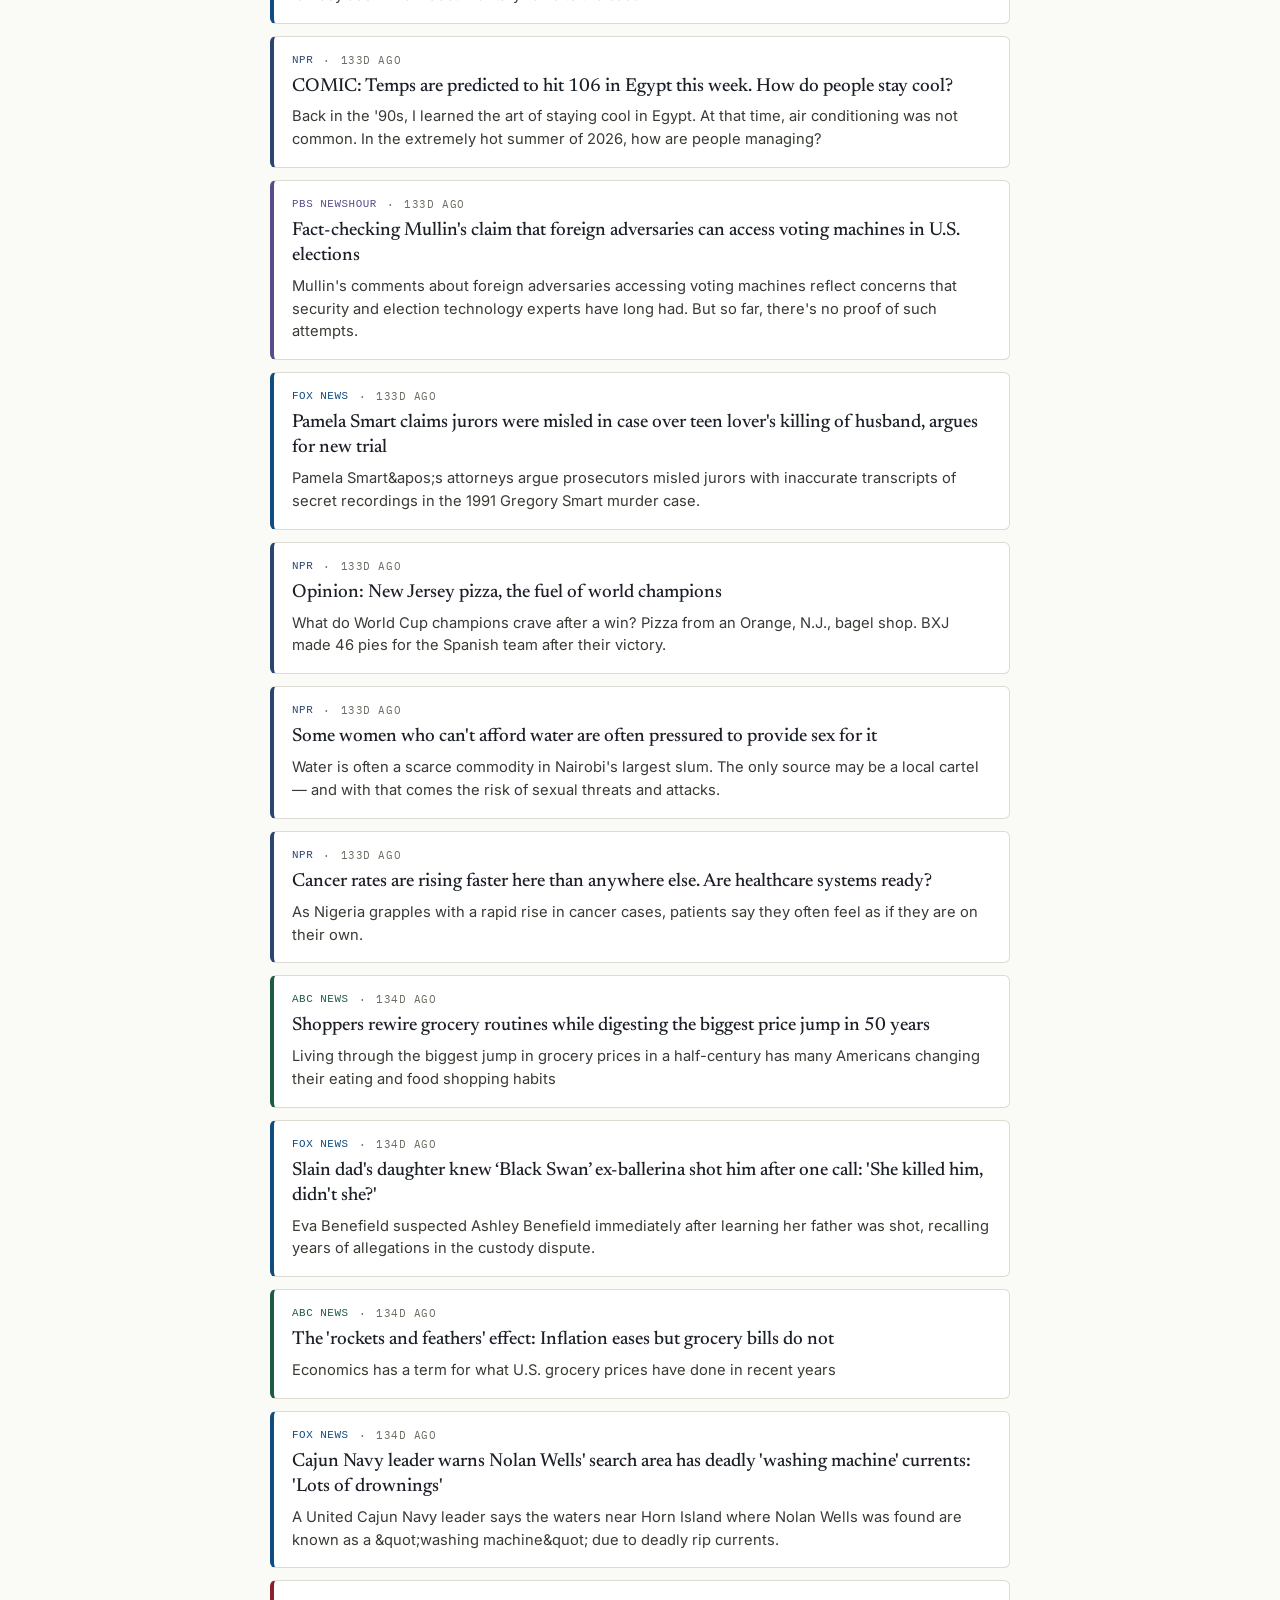
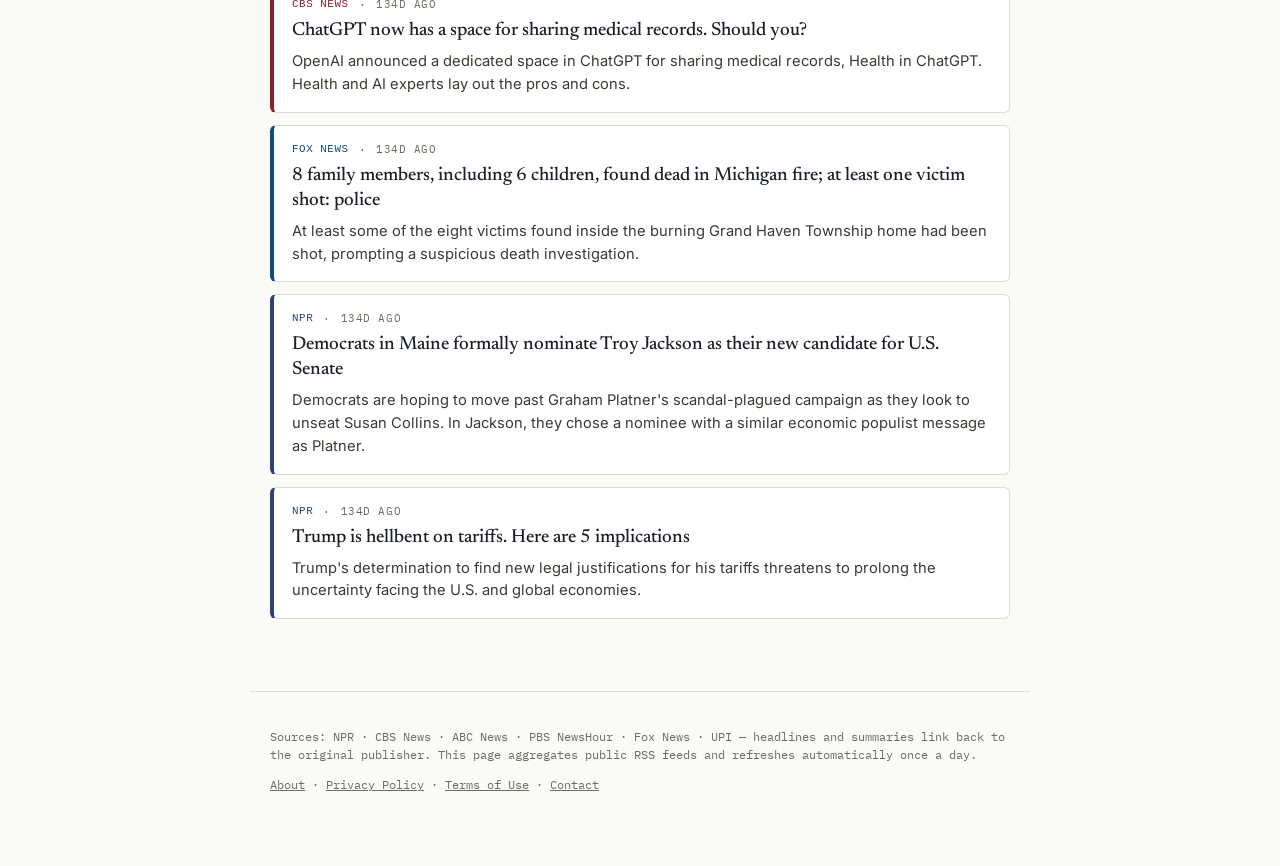
==== commit 7705b735: "Update index.html" ====
--- a/index.html
+++ b/index.html
@@ -41,6 +41,7 @@
 
 <footer class="site-footer">
   <p>Sources: NPR · CBS News · ABC News · PBS NewsHour · Fox News · UPI — headlines and summaries link back to the original publisher. This page aggregates public RSS feeds and refreshes automatically once a day.</p>
+<p><a href="about.html">About</a> · <a href="privacy.html">Privacy Policy</a> · <a href="terms.html">Terms of Use</a> · <a href="contact.html">Contact</a></p>
 </footer>
 
 <script src="app.js"></script>
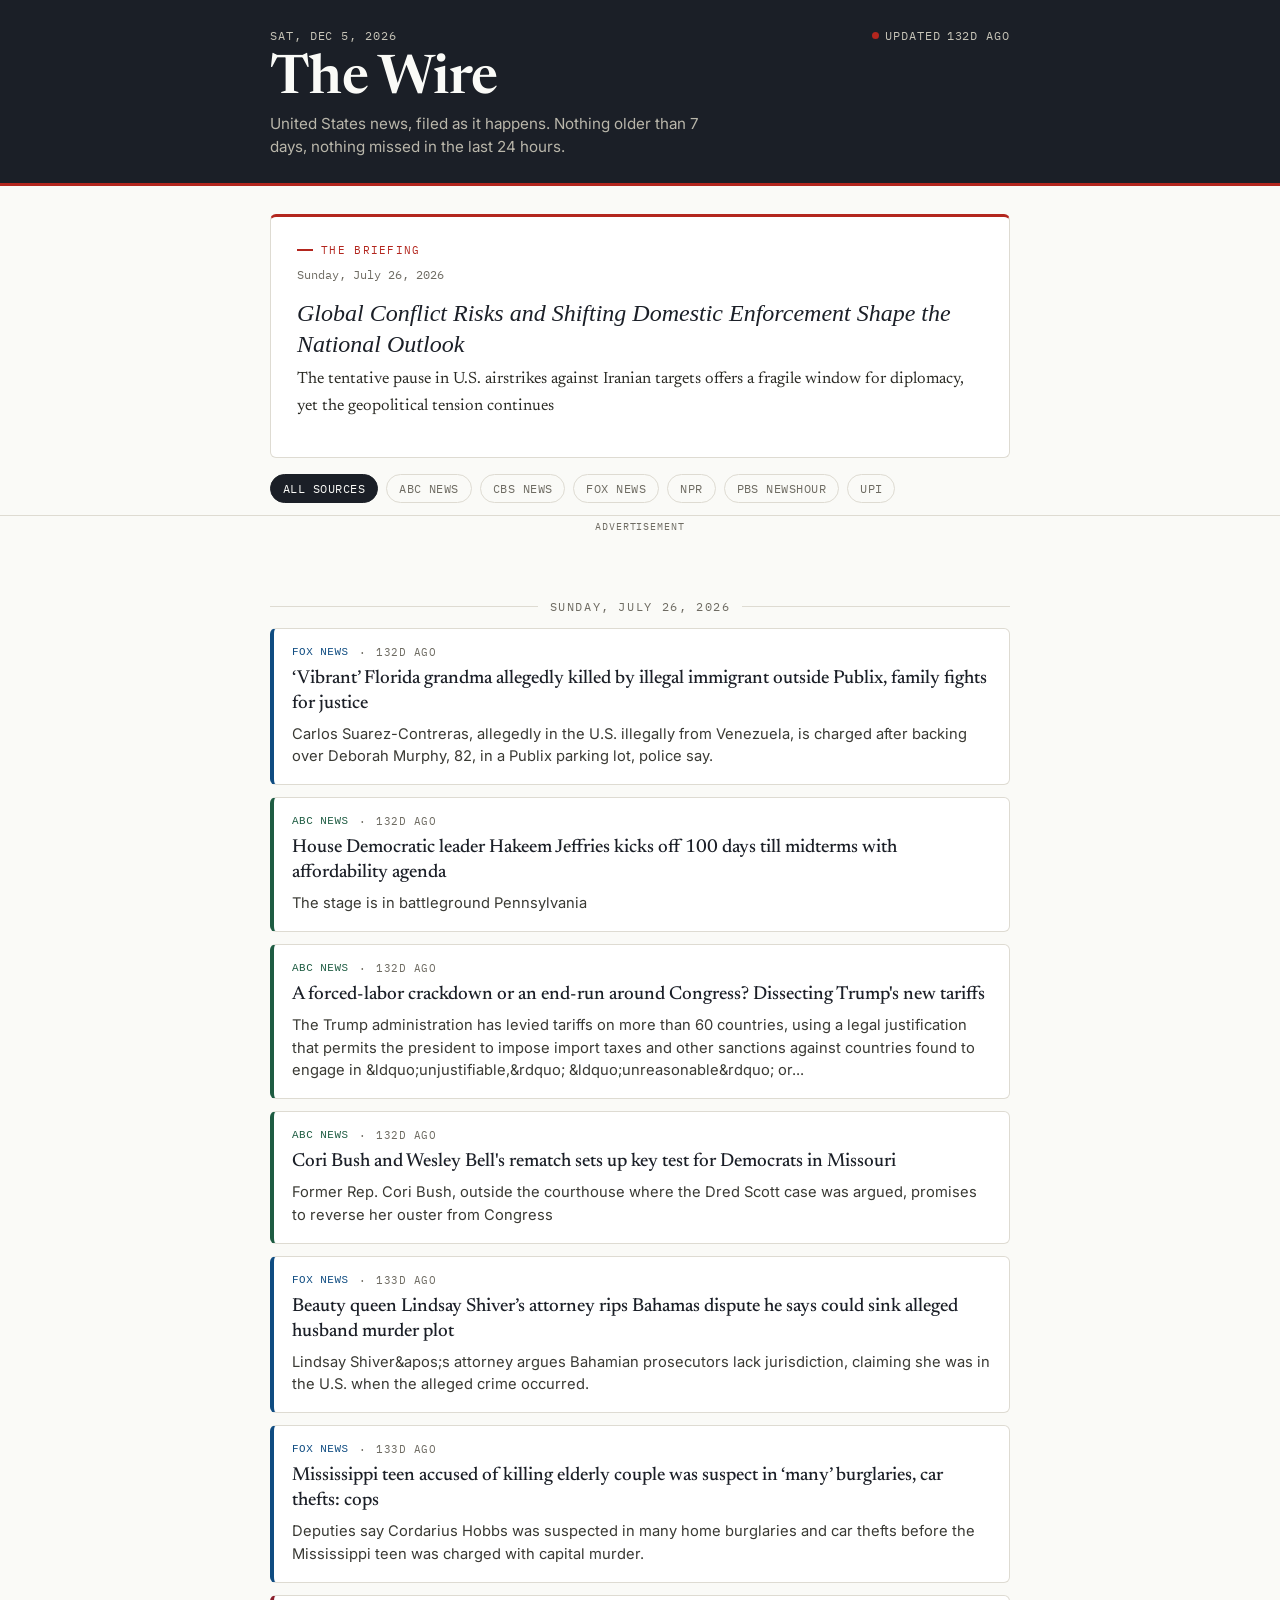
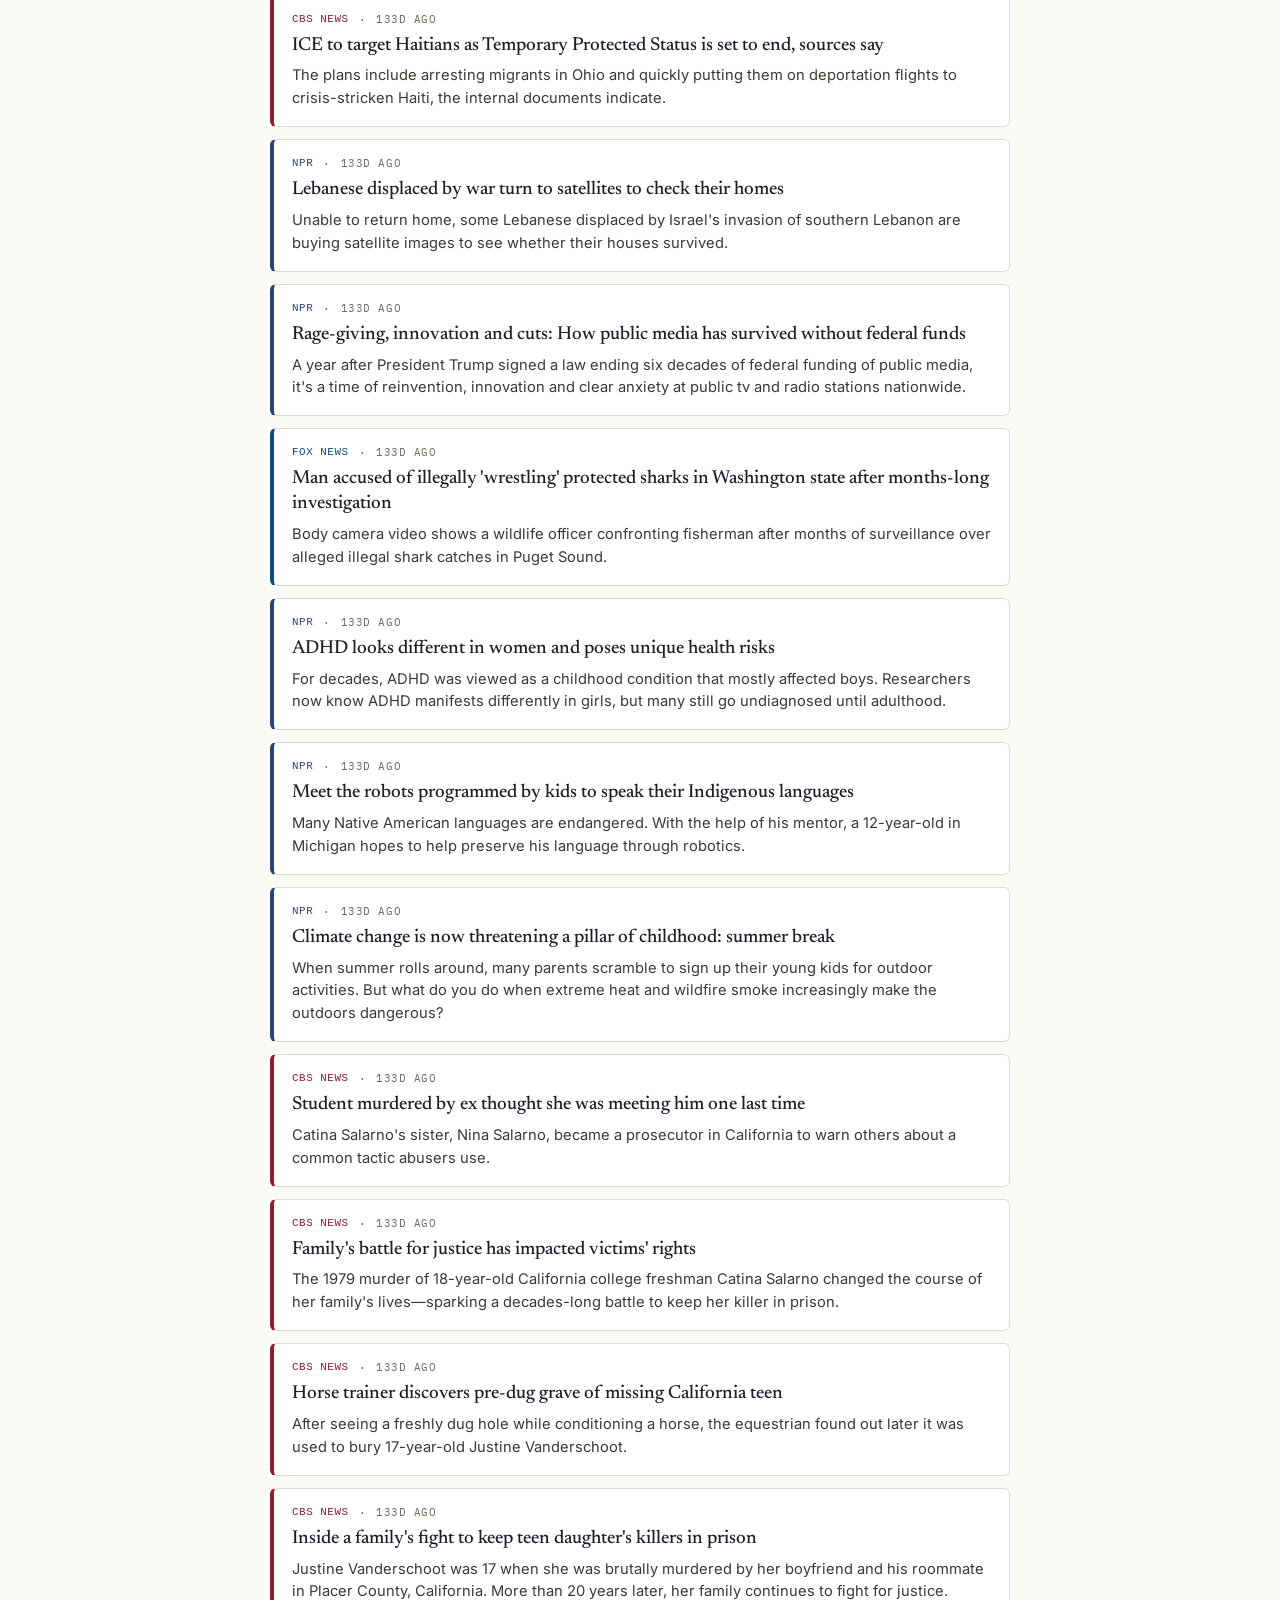
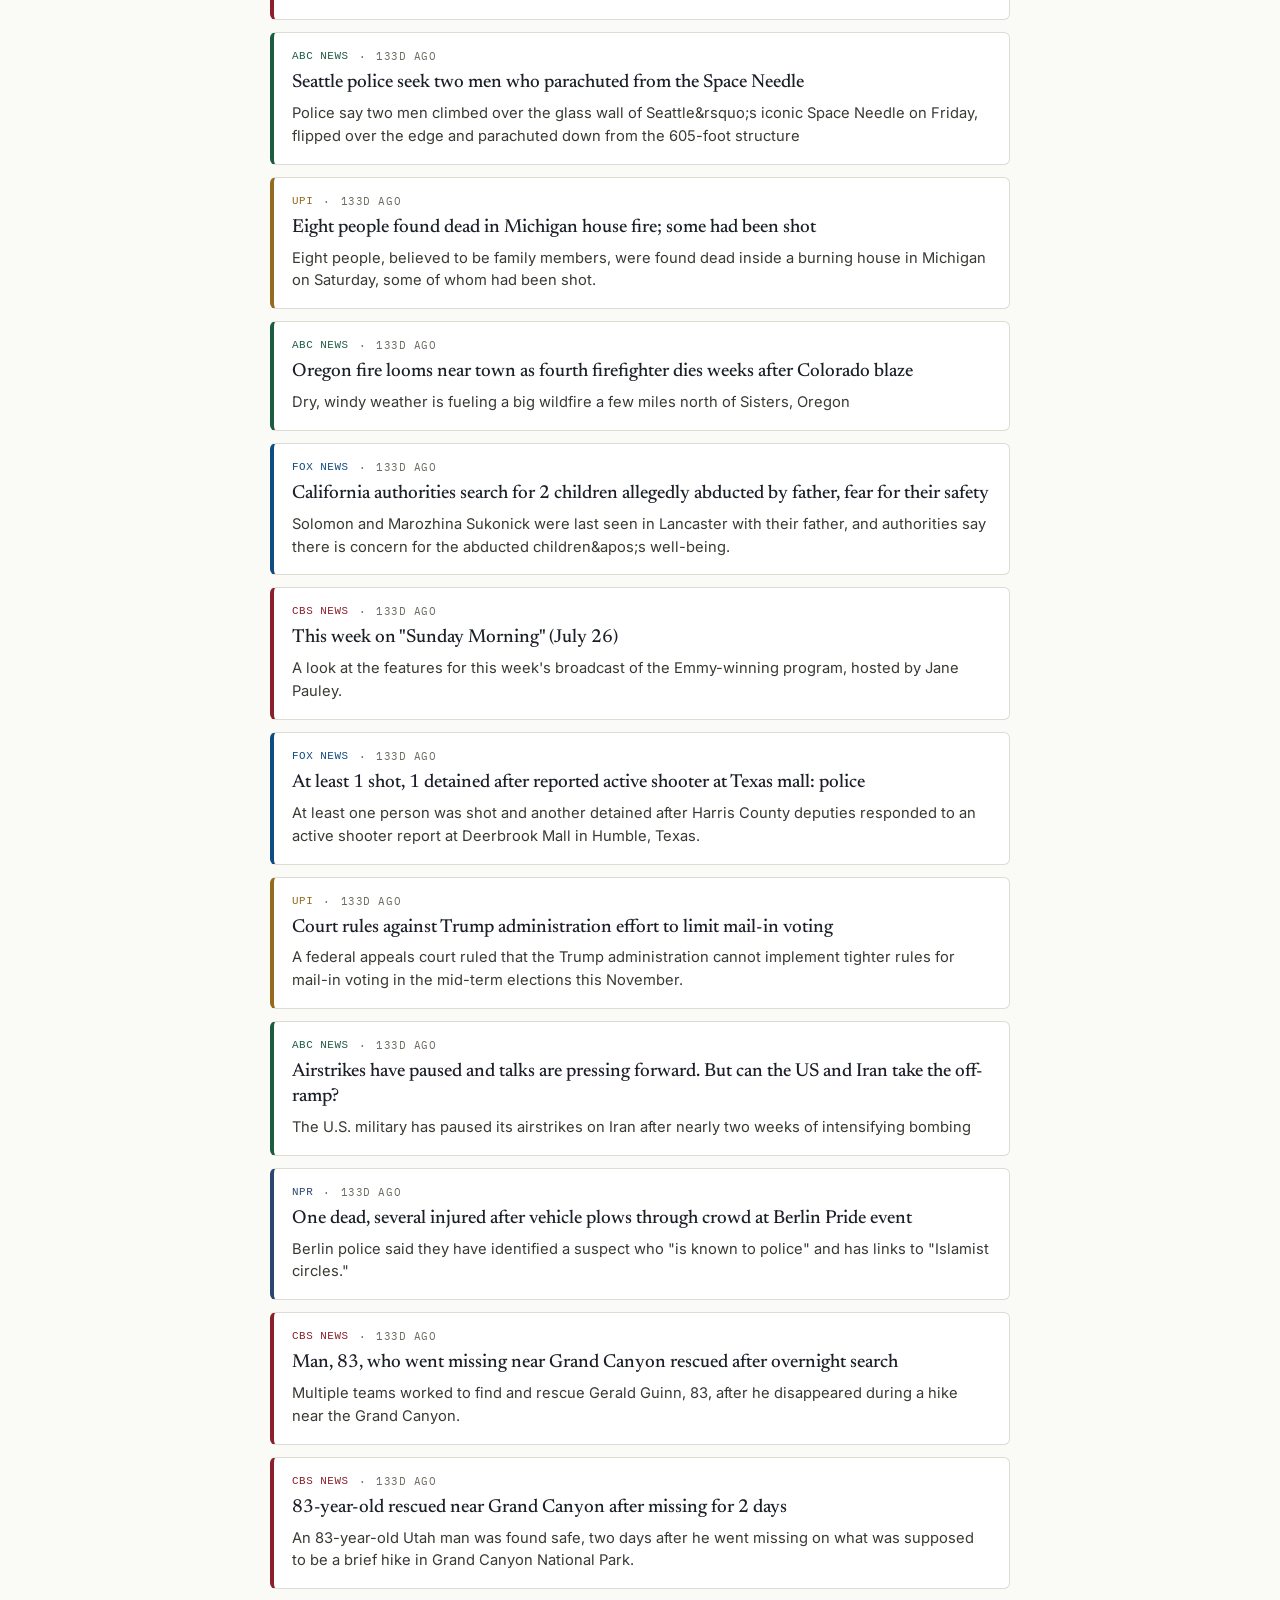
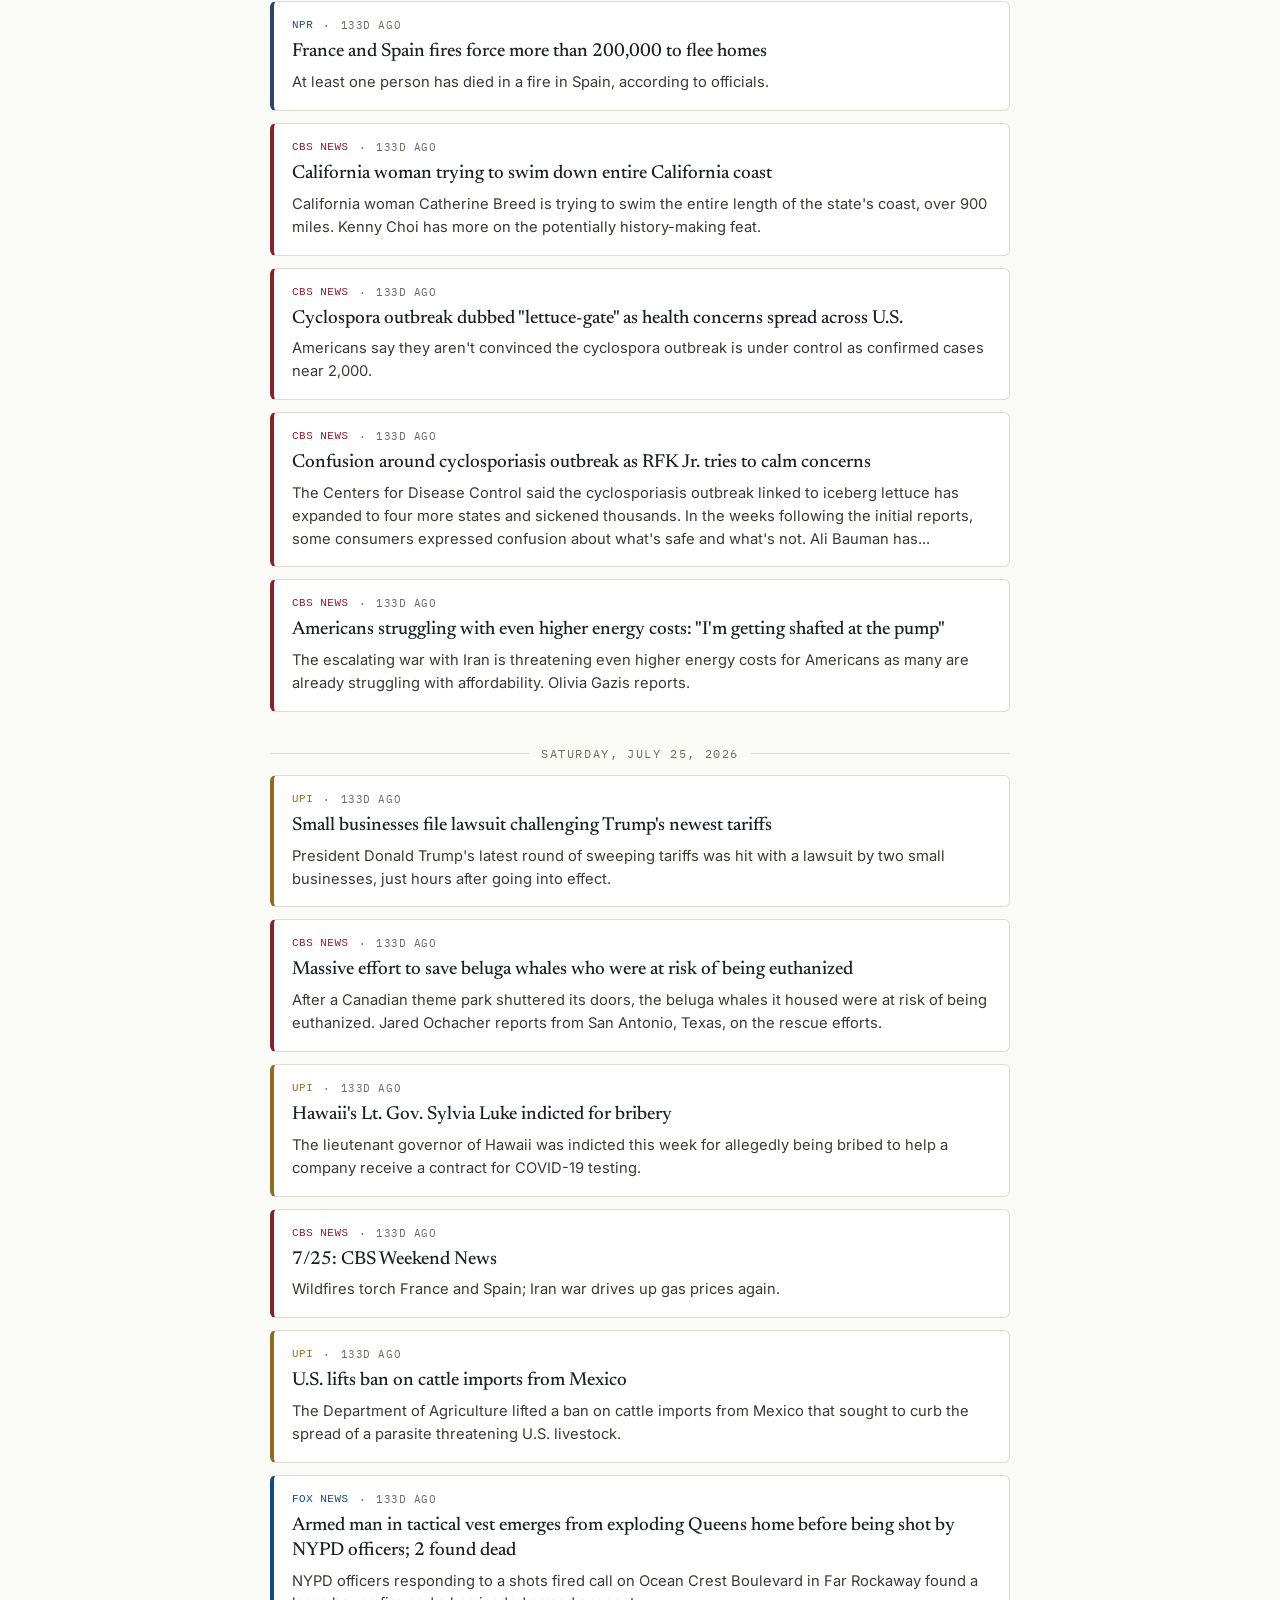
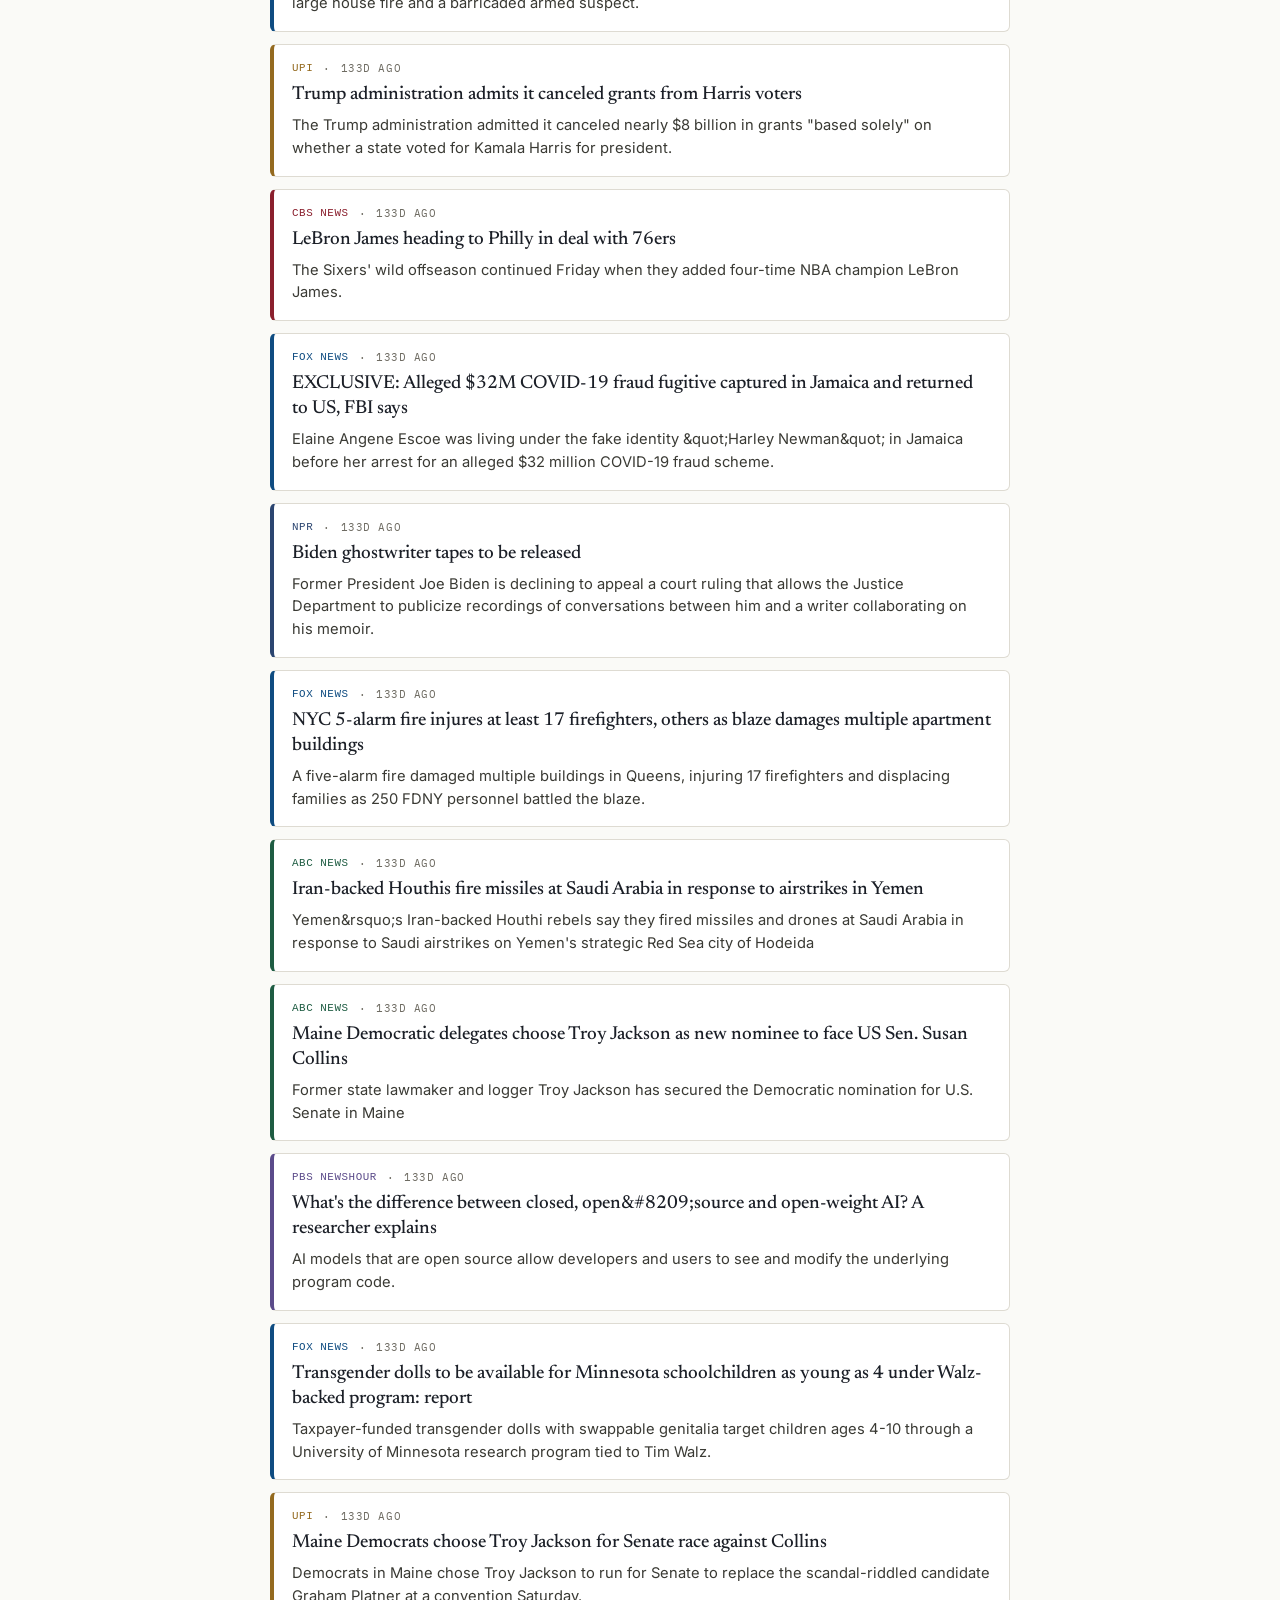
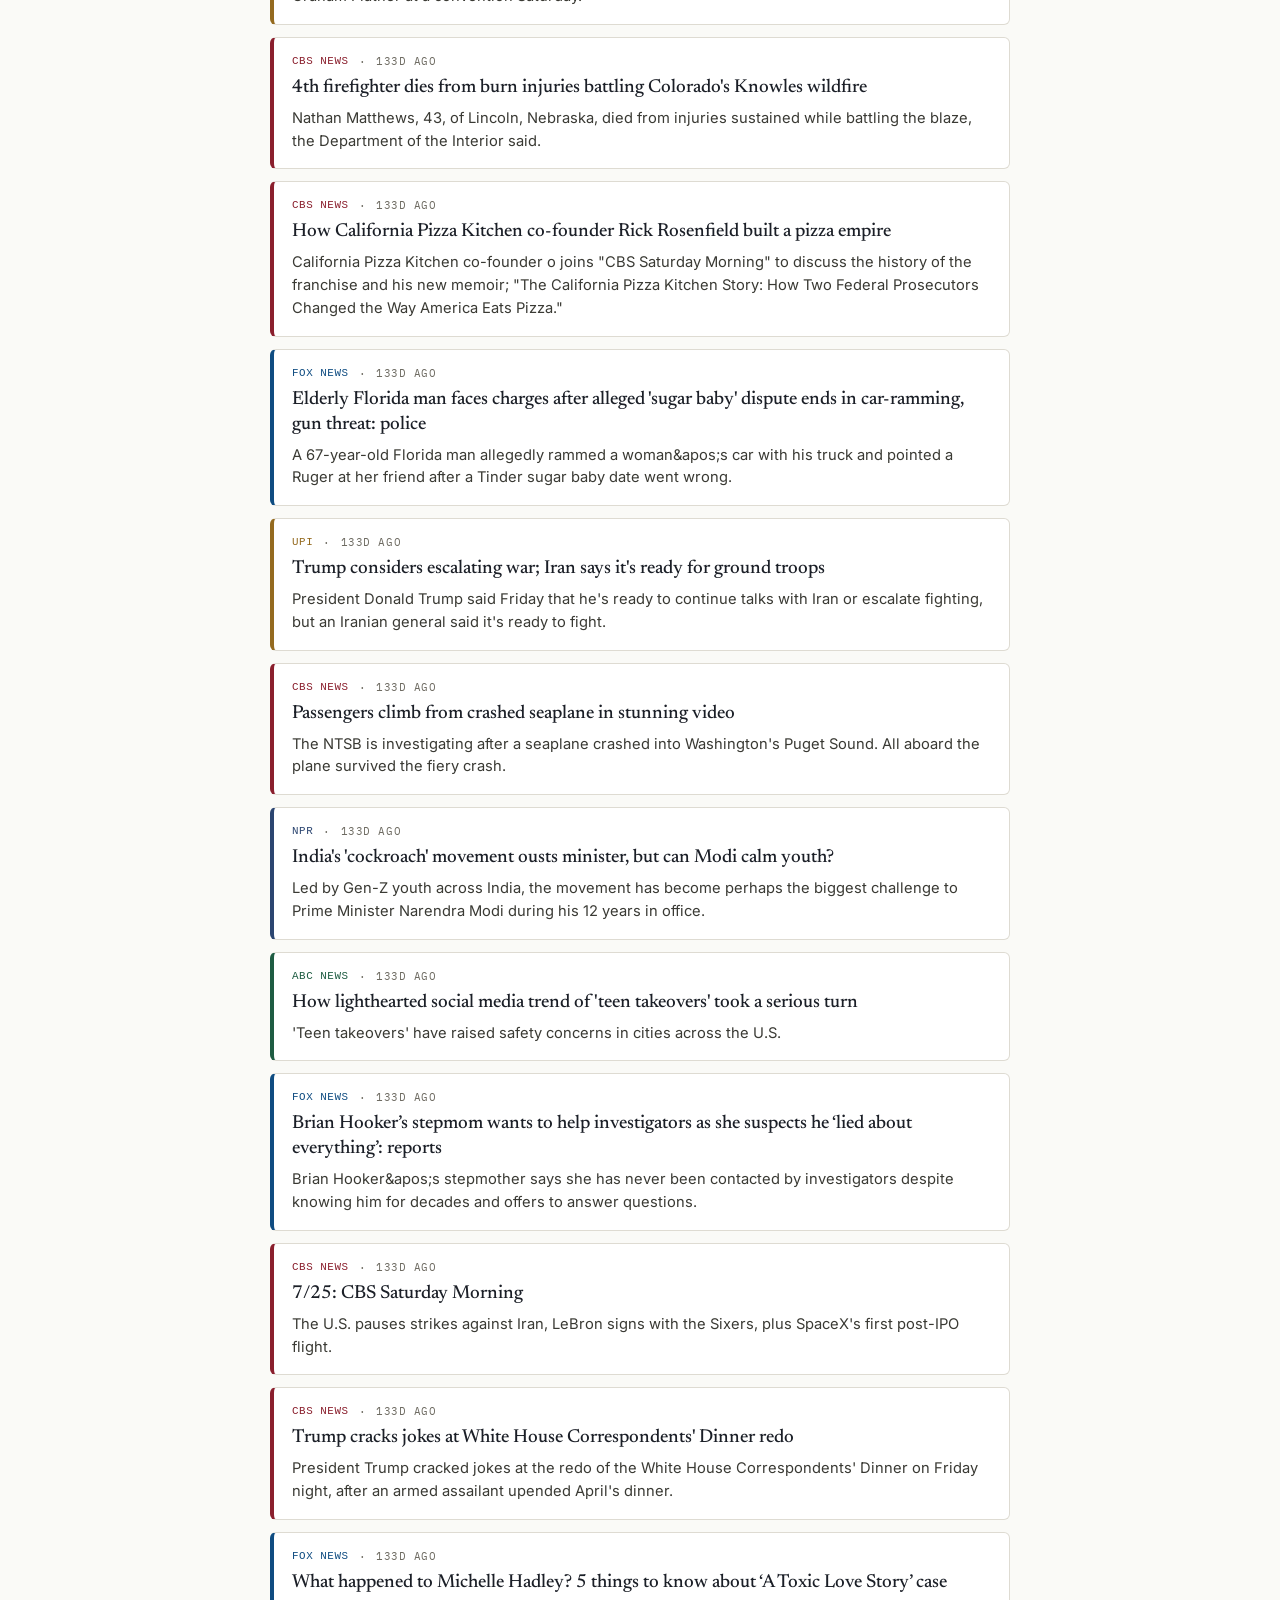
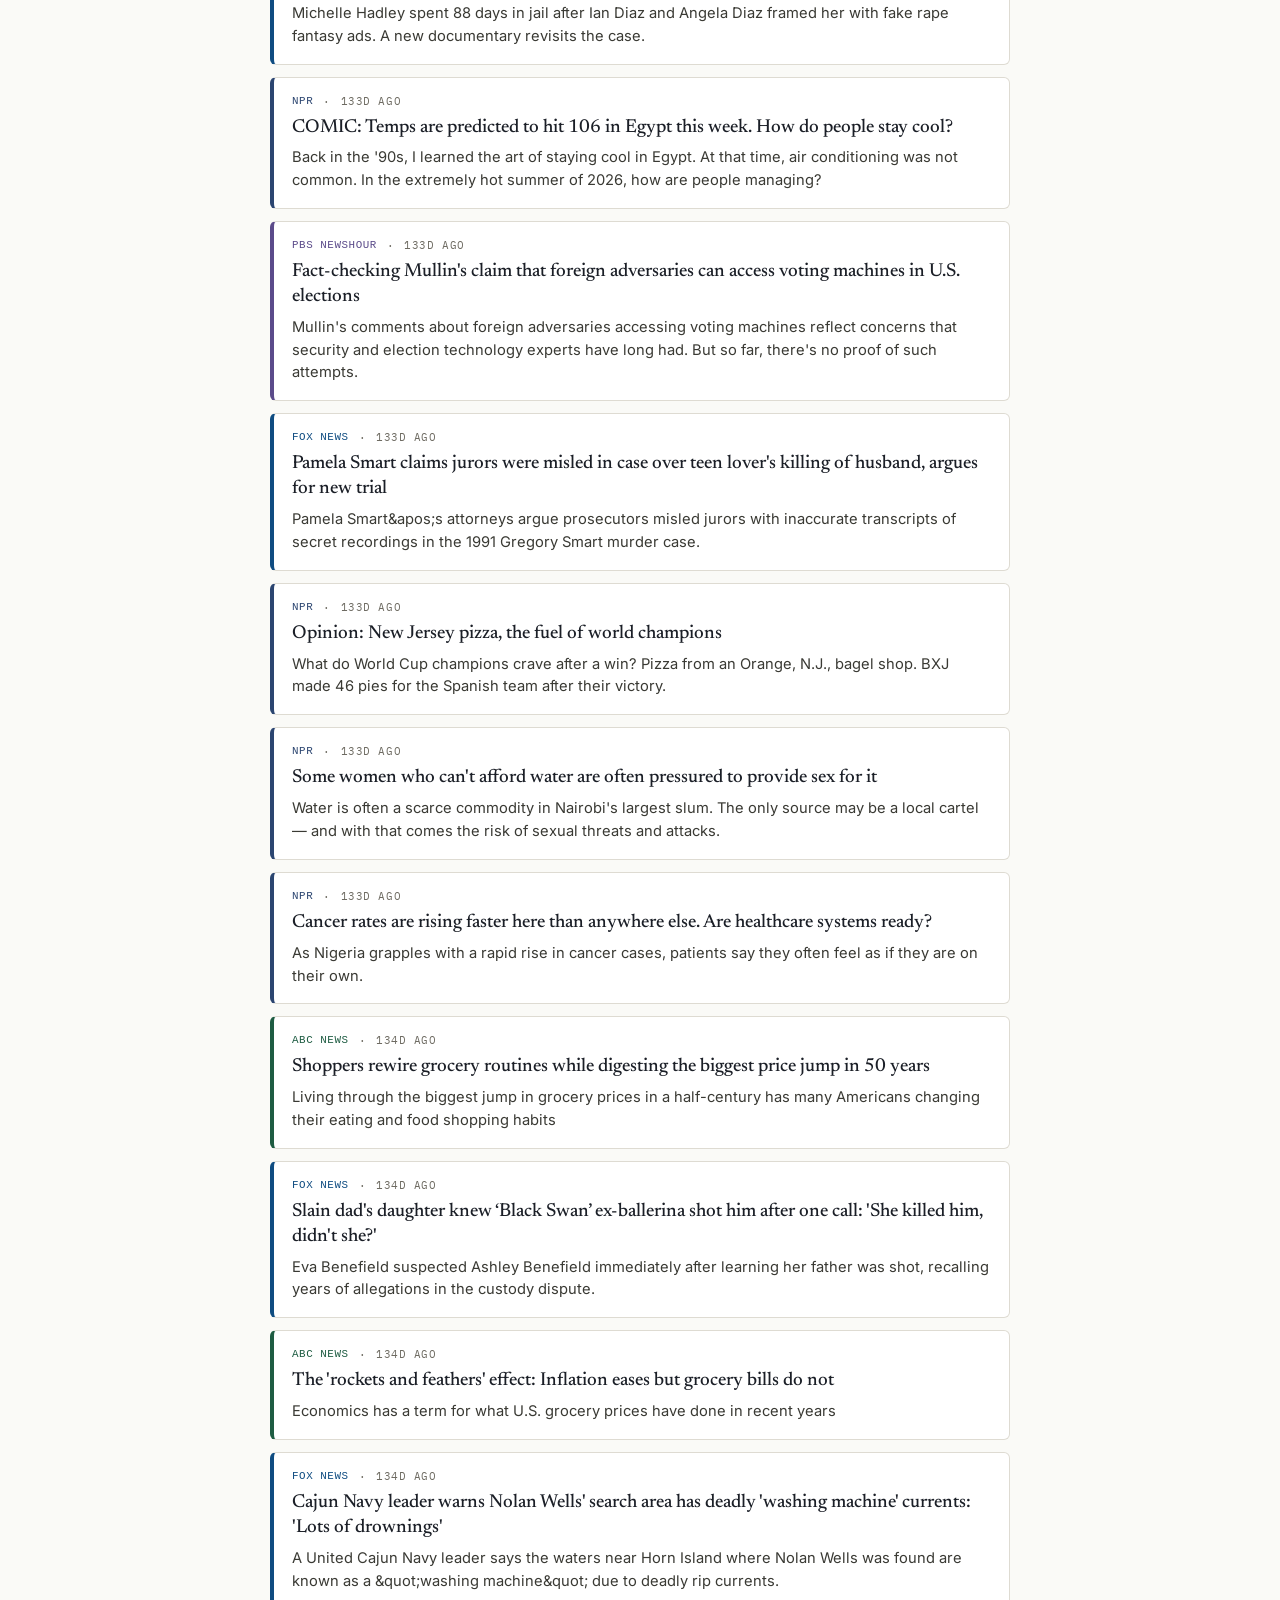
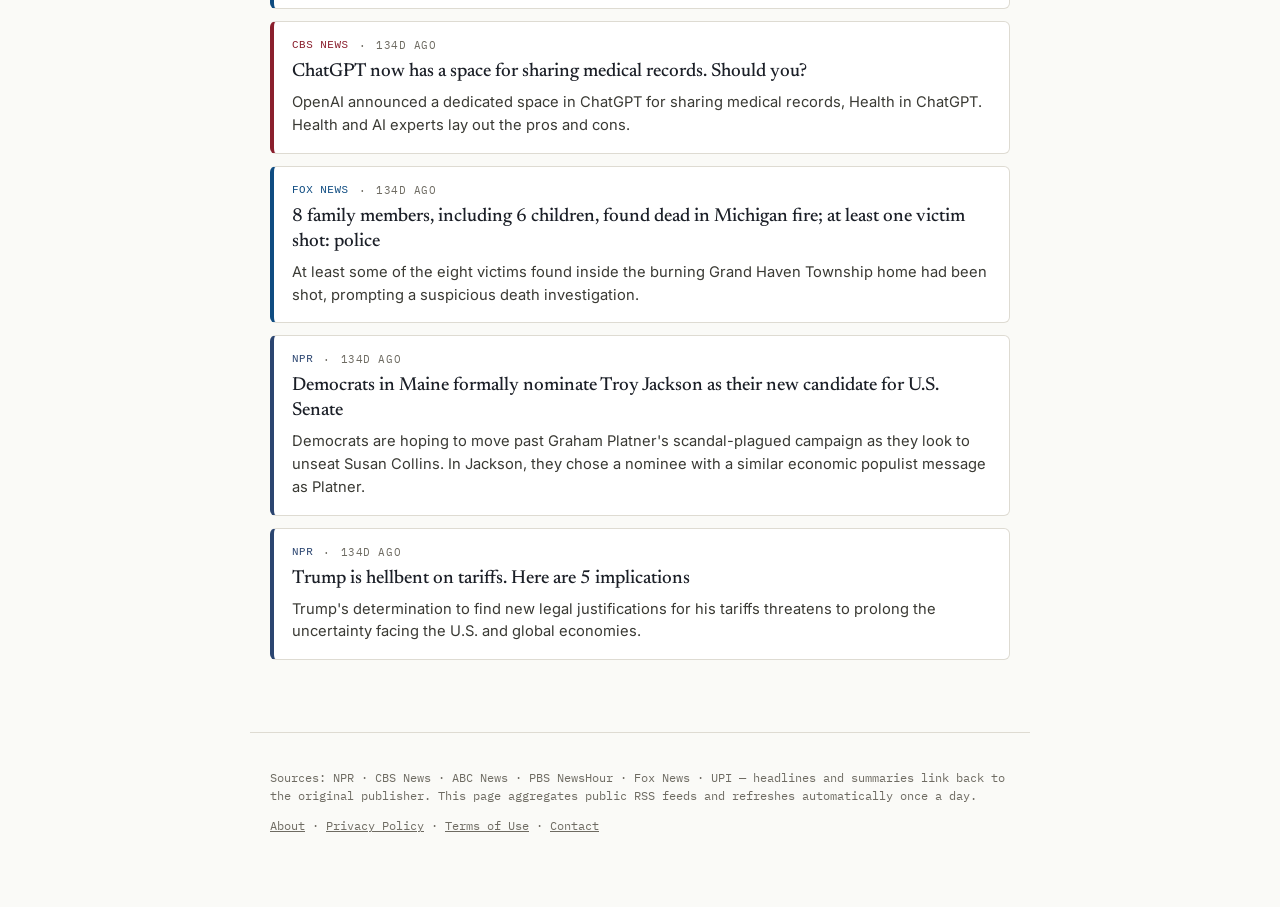
==== commit 616ea100: "Add files via upload" ====
--- a/index.html
+++ b/index.html
@@ -4,7 +4,7 @@
 <meta charset="UTF-8">
 <meta name="viewport" content="width=device-width, initial-scale=1.0">
 <title>The Wire — U.S. News, Daily</title>
-     <meta name="google-site-verification" content="3B_KaZRvoEGPvsJy--4ATKQhx5LcJlM_d0ggzT_CRq4" />
+<meta name="google-site-verification" content="3B_KaZRvoEGPvsJy--4ATKQhx5LcJlM_d0ggzT_CRq4" />
 <meta name="description" content="A daily-updating digest of U.S. news pulled from NPR, CBS News, ABC News, PBS NewsHour, Fox News, and UPI.">
 <link rel="preconnect" href="https://fonts.googleapis.com">
 <link rel="preconnect" href="https://fonts.gstatic.com" crossorigin>
@@ -35,13 +35,18 @@
   </div>
 </nav>
 
+<div class="ad-slot" id="ad-slot-top">
+  <span class="ad-label">Advertisement</span>
+  <!-- Paste your Adsterra native/banner ad code here, inside this div -->
+</div>
+
 <main class="feed" id="feed">
   <div class="state-message" id="state-message">Loading the wire…</div>
 </main>
 
 <footer class="site-footer">
   <p>Sources: NPR · CBS News · ABC News · PBS NewsHour · Fox News · UPI — headlines and summaries link back to the original publisher. This page aggregates public RSS feeds and refreshes automatically once a day.</p>
-<p><a href="about.html">About</a> · <a href="privacy.html">Privacy Policy</a> · <a href="terms.html">Terms of Use</a> · <a href="contact.html">Contact</a></p>
+  <p><a href="about.html">About</a> · <a href="privacy.html">Privacy Policy</a> · <a href="terms.html">Terms of Use</a> · <a href="contact.html">Contact</a></p>
 </footer>
 
 <script src="app.js"></script>
--- a/style.css
+++ b/style.css
@@ -100,6 +100,37 @@
   line-height: 1.5;
 }
 
+/* ---------------- Static pages (About, Privacy) ---------------- */
+
+.static-page {
+  max-width: 680px;
+  margin: 0 auto;
+  padding: 36px 20px 60px;
+}
+
+.static-section {
+  margin-bottom: 30px;
+}
+
+.static-section h2 {
+  font-family: var(--font-display);
+  font-weight: 600;
+  font-size: 1.3rem;
+  margin: 0 0 10px;
+}
+
+.static-section p {
+  font-size: 0.98rem;
+  line-height: 1.65;
+  color: #2A2A24;
+  margin: 0 0 12px;
+}
+
+.static-section a {
+  color: var(--navy);
+  text-decoration: underline;
+}
+
 /* ---------------- Briefing (original editorial content) ---------------- */
 
 .briefing-section {
@@ -190,6 +221,25 @@
 
 .briefing-archive-item .briefing-title {
   font-size: 1.05rem;
+}
+
+/* ---------------- Ad slot ---------------- */
+
+.ad-slot {
+  max-width: 780px;
+  margin: 0 auto;
+  padding: 4px 20px 18px;
+  text-align: center;
+}
+
+.ad-label {
+  display: block;
+  font-family: var(--font-mono);
+  font-size: 0.62rem;
+  letter-spacing: 0.1em;
+  text-transform: uppercase;
+  color: var(--muted);
+  margin-bottom: 6px;
 }
 
 /* ---------------- Filter bar ---------------- */
